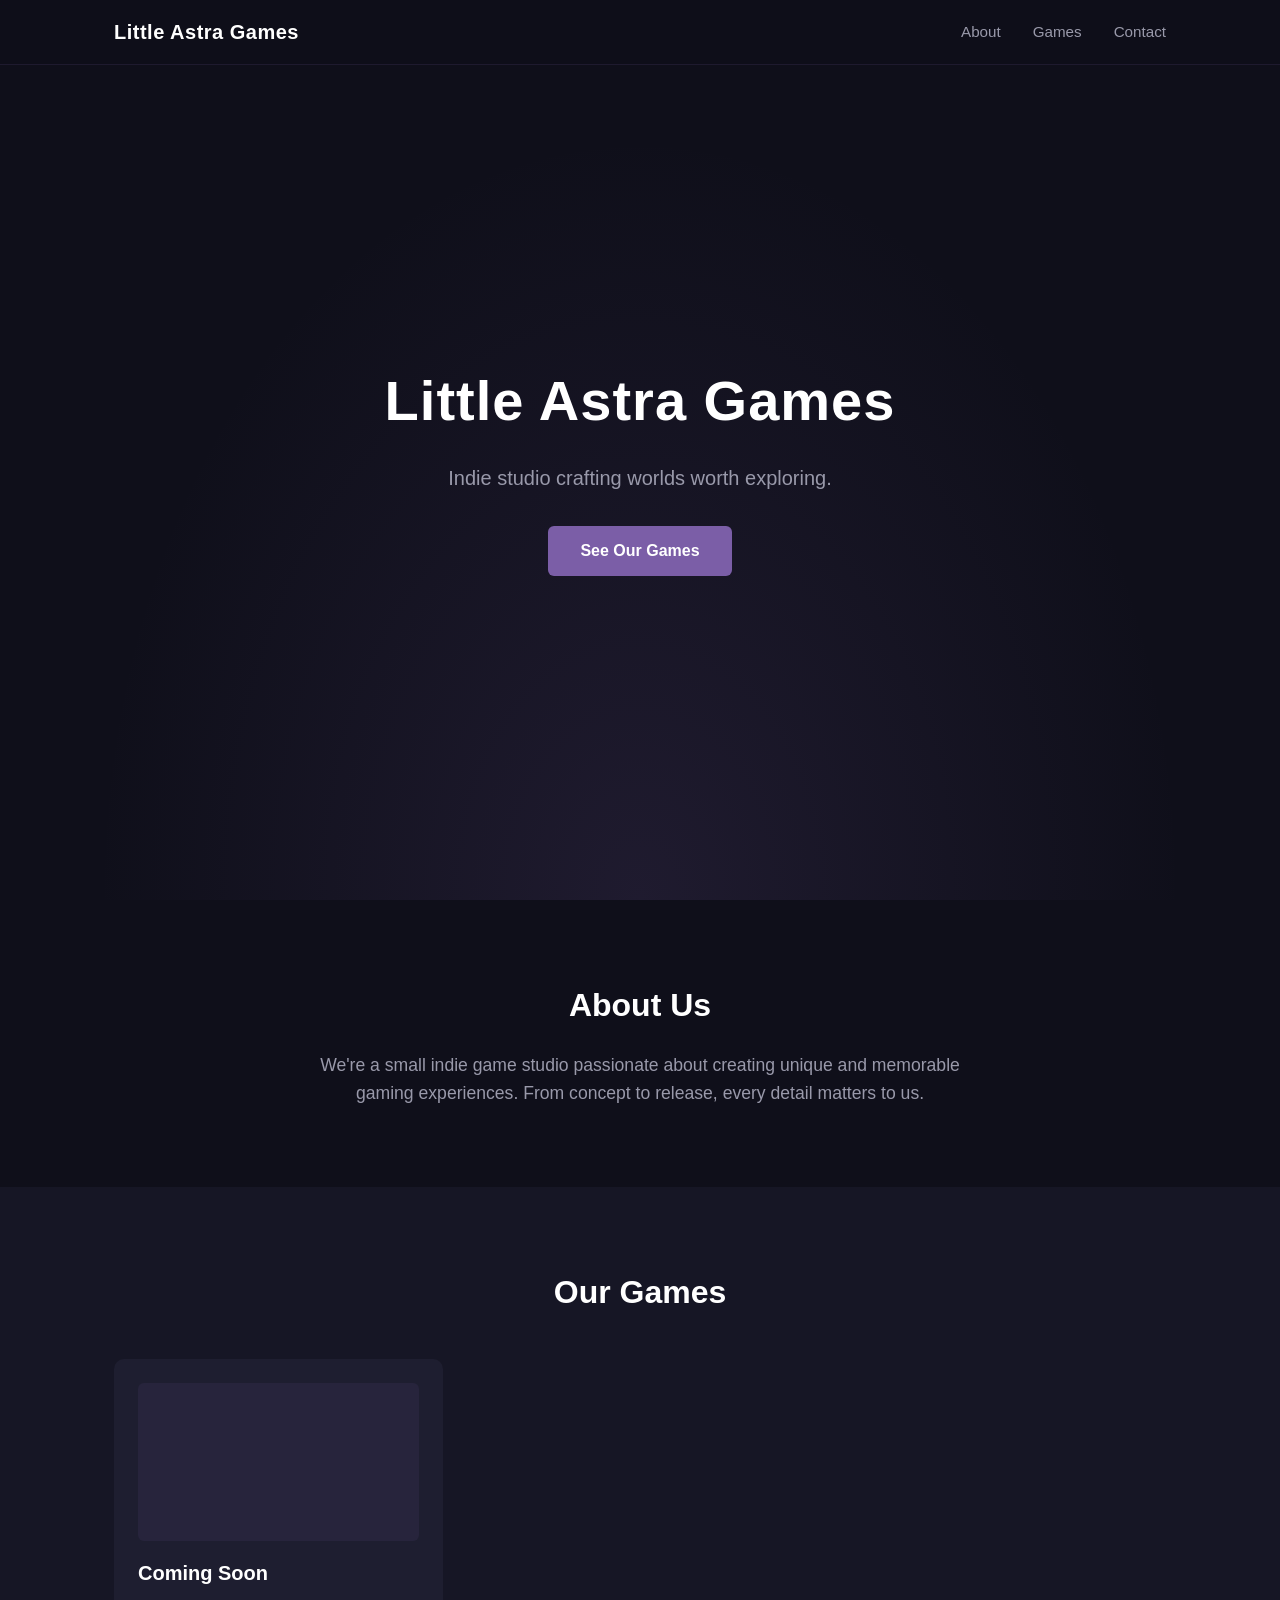
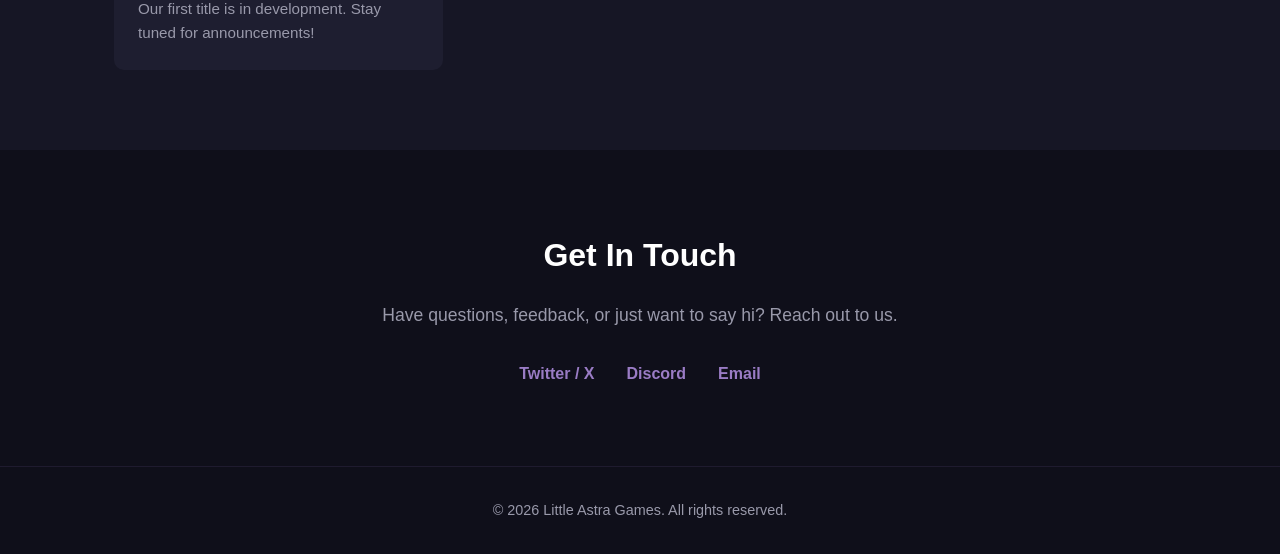
==== index.html @ 98164f69 "Add boilerplate website for Little Astra Games Static single-page site with hero, about, games, and " ====
<!DOCTYPE html>
<html lang="en">
<head>
  <meta charset="UTF-8">
  <meta name="viewport" content="width=device-width, initial-scale=1.0">
  <meta name="description" content="Little Astra Games - An indie game studio crafting memorable experiences.">
  <title>Little Astra Games</title>
  <link rel="stylesheet" href="css/style.css">
</head>
<body>

  <!-- Navigation -->
  <header class="site-header">
    <nav class="nav-container">
      <a href="#" class="logo">Little Astra Games</a>
      <button class="nav-toggle" aria-label="Toggle navigation">
        <span></span>
        <span></span>
        <span></span>
      </button>
      <ul class="nav-links">
        <li><a href="#about">About</a></li>
        <li><a href="#games">Games</a></li>
        <li><a href="#contact">Contact</a></li>
      </ul>
    </nav>
  </header>

  <!-- Hero -->
  <section class="hero" id="home">
    <div class="hero-content">
      <h1>Little Astra Games</h1>
      <p>Indie studio crafting worlds worth exploring.</p>
      <a href="#games" class="btn">See Our Games</a>
    </div>
  </section>

  <!-- About -->
  <section class="section" id="about">
    <div class="container">
      <h2>About Us</h2>
      <p>We're a small indie game studio passionate about creating unique and memorable gaming experiences. From concept to release, every detail matters to us.</p>
    </div>
  </section>

  <!-- Games -->
  <section class="section section-alt" id="games">
    <div class="container">
      <h2>Our Games</h2>
      <div class="games-grid">
        <div class="game-card">
          <div class="game-card-placeholder"></div>
          <h3>Coming Soon</h3>
          <p>Our first title is in development. Stay tuned for announcements!</p>
        </div>
        <!--
        <div class="game-card">
          <div class="game-card-placeholder"></div>
          <h3>Game Title</h3>
          <p>Short description of the game.</p>
        </div>
        -->
      </div>
    </div>
  </section>

  <!-- Contact -->
  <section class="section" id="contact">
    <div class="container">
      <h2>Get In Touch</h2>
      <p>Have questions, feedback, or just want to say hi? Reach out to us.</p>
      <ul class="social-links">
        <!-- Update these links when your socials are ready -->
        <li><a href="#" aria-label="Twitter">Twitter / X</a></li>
        <li><a href="#" aria-label="Discord">Discord</a></li>
        <li><a href="#" aria-label="Email">Email</a></li>
      </ul>
    </div>
  </section>

  <!-- Footer -->
  <footer class="site-footer">
    <div class="container">
      <p>&copy; 2026 Little Astra Games. All rights reserved.</p>
    </div>
  </footer>

  <script src="js/main.js"></script>
</body>
</html>
---- css/style.css ----
/* ===== Reset & Base ===== */
*,
*::before,
*::after {
  margin: 0;
  padding: 0;
  box-sizing: border-box;
}

:root {
  --color-bg: #0f0f1a;
  --color-bg-alt: #161625;
  --color-surface: #1e1e30;
  --color-text: #e0e0e8;
  --color-text-muted: #9999aa;
  --color-accent: #7b5ea7;
  --color-accent-hover: #9a7cc5;
  --color-white: #ffffff;
  --font-main: 'Segoe UI', Tahoma, Geneva, Verdana, sans-serif;
  --max-width: 1100px;
}

html {
  scroll-behavior: smooth;
}

body {
  font-family: var(--font-main);
  background-color: var(--color-bg);
  color: var(--color-text);
  line-height: 1.6;
}

a {
  color: var(--color-accent-hover);
  text-decoration: none;
}

a:hover {
  color: var(--color-white);
}

img {
  max-width: 100%;
  display: block;
}

/* ===== Layout ===== */
.container {
  max-width: var(--max-width);
  margin: 0 auto;
  padding: 0 1.5rem;
}

.section {
  padding: 5rem 0;
  text-align: center;
}

.section-alt {
  background-color: var(--color-bg-alt);
}

.section h2 {
  font-size: 2rem;
  margin-bottom: 1.25rem;
  color: var(--color-white);
}

.section p {
  max-width: 640px;
  margin: 0 auto;
  color: var(--color-text-muted);
  font-size: 1.1rem;
}

/* ===== Header / Nav ===== */
.site-header {
  position: fixed;
  top: 0;
  left: 0;
  width: 100%;
  z-index: 100;
  background-color: rgba(15, 15, 26, 0.95);
  backdrop-filter: blur(8px);
  border-bottom: 1px solid rgba(123, 94, 167, 0.15);
}

.nav-container {
  max-width: var(--max-width);
  margin: 0 auto;
  padding: 1rem 1.5rem;
  display: flex;
  align-items: center;
  justify-content: space-between;
}

.logo {
  font-size: 1.25rem;
  font-weight: 700;
  color: var(--color-white);
  letter-spacing: 0.5px;
}

.logo:hover {
  color: var(--color-accent-hover);
}

.nav-links {
  list-style: none;
  display: flex;
  gap: 2rem;
}

.nav-links a {
  color: var(--color-text-muted);
  font-size: 0.95rem;
  transition: color 0.2s;
}

.nav-links a:hover {
  color: var(--color-white);
}

/* Mobile nav toggle */
.nav-toggle {
  display: none;
  background: none;
  border: none;
  cursor: pointer;
  flex-direction: column;
  gap: 5px;
  padding: 4px;
}

.nav-toggle span {
  display: block;
  width: 24px;
  height: 2px;
  background-color: var(--color-text);
  border-radius: 2px;
  transition: transform 0.3s, opacity 0.3s;
}

@media (max-width: 768px) {
  .nav-toggle {
    display: flex;
  }

  .nav-links {
    position: absolute;
    top: 100%;
    left: 0;
    width: 100%;
    flex-direction: column;
    background-color: var(--color-bg);
    padding: 1.5rem;
    gap: 1rem;
    border-bottom: 1px solid rgba(123, 94, 167, 0.15);
    display: none;
  }

  .nav-links.open {
    display: flex;
  }
}

/* ===== Hero ===== */
.hero {
  min-height: 100vh;
  display: flex;
  align-items: center;
  justify-content: center;
  text-align: center;
  padding: 6rem 1.5rem 4rem;
  background: radial-gradient(ellipse at center bottom, rgba(123, 94, 167, 0.15) 0%, transparent 60%);
}

.hero h1 {
  font-size: 3.5rem;
  color: var(--color-white);
  margin-bottom: 1rem;
  letter-spacing: 1px;
}

.hero p {
  font-size: 1.25rem;
  color: var(--color-text-muted);
  margin-bottom: 2rem;
}

/* ===== Button ===== */
.btn {
  display: inline-block;
  padding: 0.75rem 2rem;
  background-color: var(--color-accent);
  color: var(--color-white);
  border-radius: 6px;
  font-size: 1rem;
  font-weight: 600;
  transition: background-color 0.2s, transform 0.2s;
}

.btn:hover {
  background-color: var(--color-accent-hover);
  color: var(--color-white);
  transform: translateY(-1px);
}

/* ===== Games Grid ===== */
.games-grid {
  display: grid;
  grid-template-columns: repeat(auto-fill, minmax(280px, 1fr));
  gap: 2rem;
  margin-top: 2.5rem;
}

.game-card {
  background-color: var(--color-surface);
  border-radius: 10px;
  padding: 1.5rem;
  text-align: left;
  transition: transform 0.2s, box-shadow 0.2s;
}

.game-card:hover {
  transform: translateY(-4px);
  box-shadow: 0 8px 30px rgba(123, 94, 167, 0.15);
}

.game-card-placeholder {
  width: 100%;
  aspect-ratio: 16 / 9;
  background-color: rgba(123, 94, 167, 0.1);
  border-radius: 6px;
  margin-bottom: 1rem;
}

.game-card h3 {
  font-size: 1.25rem;
  color: var(--color-white);
  margin-bottom: 0.5rem;
}

.game-card p {
  color: var(--color-text-muted);
  font-size: 0.95rem;
}

/* ===== Social Links ===== */
.social-links {
  list-style: none;
  display: flex;
  justify-content: center;
  gap: 2rem;
  margin-top: 2rem;
}

.social-links a {
  color: var(--color-accent-hover);
  font-weight: 600;
  transition: color 0.2s;
}

.social-links a:hover {
  color: var(--color-white);
}

/* ===== Footer ===== */
.site-footer {
  padding: 2rem 0;
  text-align: center;
  border-top: 1px solid rgba(123, 94, 167, 0.15);
}

.site-footer p {
  color: var(--color-text-muted);
  font-size: 0.9rem;
}

/* ===== Responsive ===== */
@media (max-width: 600px) {
  .hero h1 {
    font-size: 2.25rem;
  }

  .hero p {
    font-size: 1.05rem;
  }

  .section {
    padding: 3.5rem 0;
  }
}
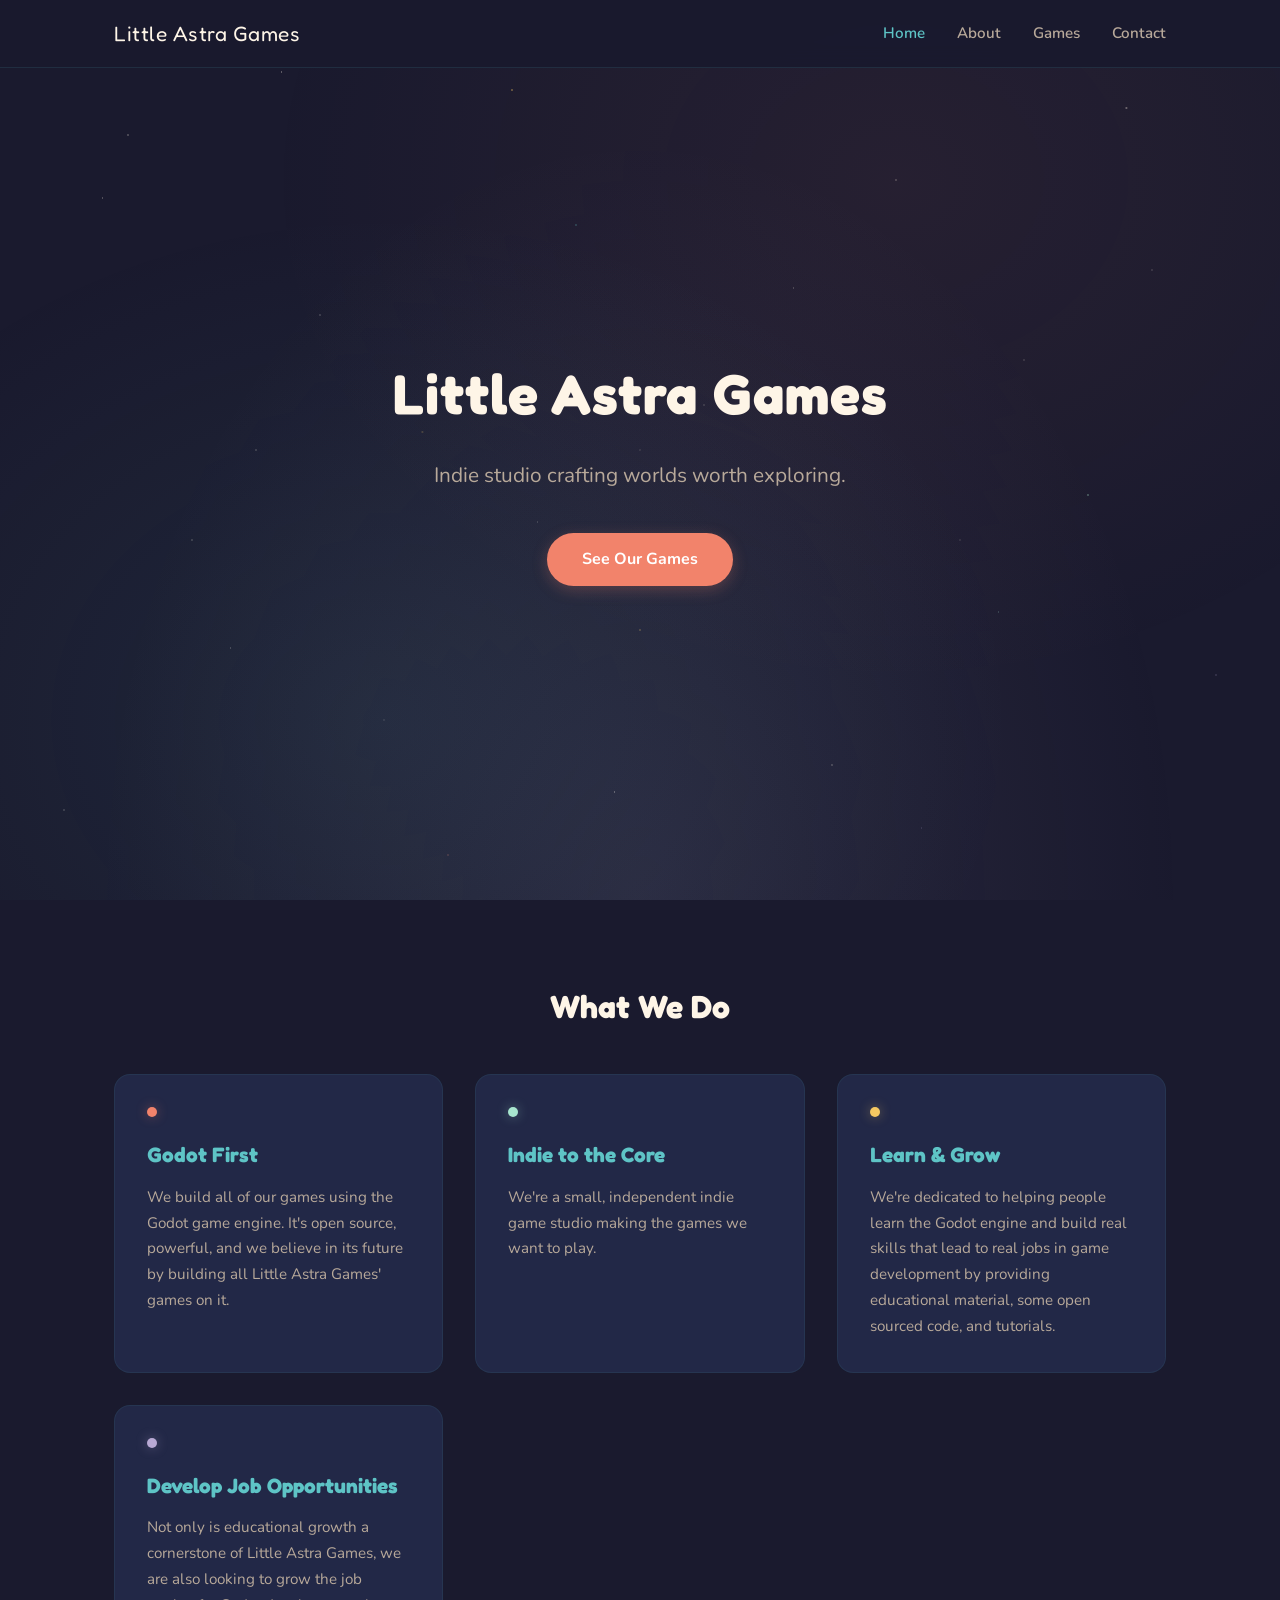
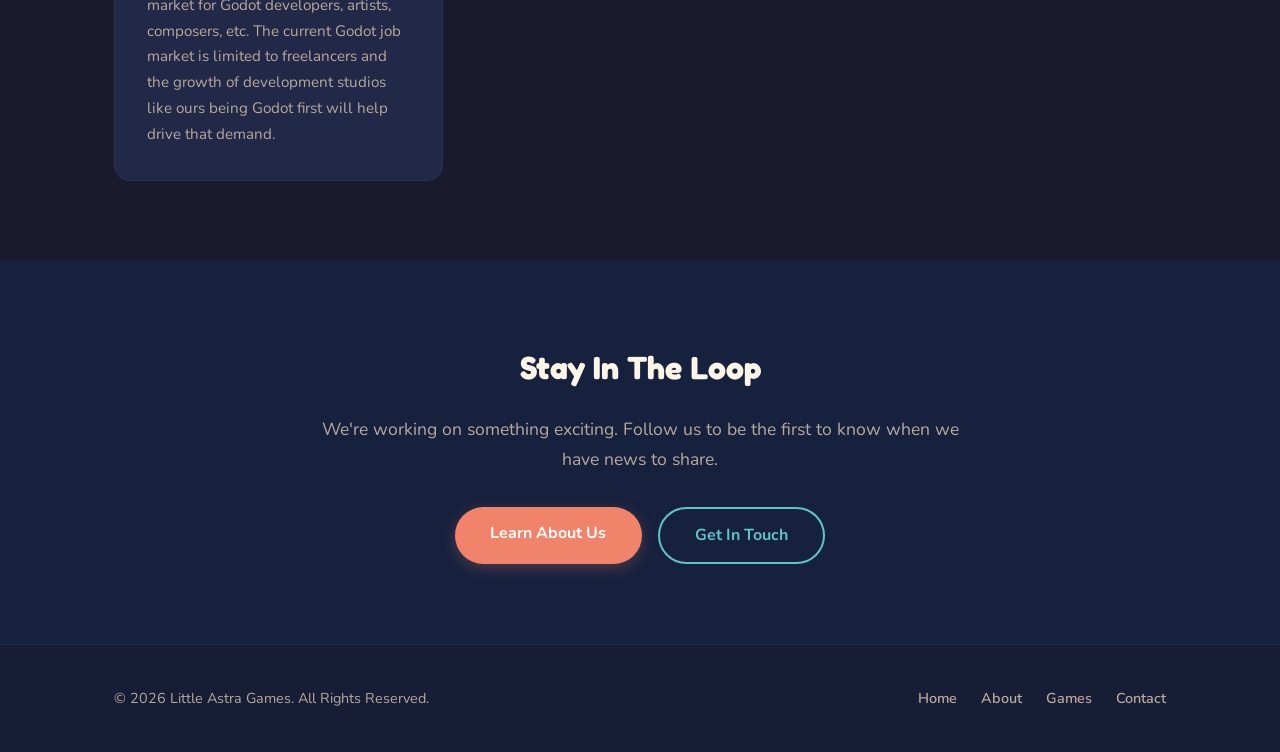
==== commit 0e7be869: "Expand site with multi-page layout and cozy retro-space theme - Add separate About, Games, and Conta" ====
--- a/index.html
+++ b/index.html
@@ -1,90 +1,127 @@
-<!DOCTYPE html>
+<!doctype html>
 <html lang="en">
-<head>
-  <meta charset="UTF-8">
-  <meta name="viewport" content="width=device-width, initial-scale=1.0">
-  <meta name="description" content="Little Astra Games - An indie game studio crafting memorable experiences.">
-  <title>Little Astra Games</title>
-  <link rel="stylesheet" href="css/style.css">
-</head>
-<body>
+    <head>
+        <meta charset="UTF-8" />
+        <meta name="viewport" content="width=device-width, initial-scale=1.0" />
+        <meta
+            name="description"
+            content="Little Astra Games | An indie game studio crafting memorable experiences."
+        />
+        <title>Little Astra Games</title>
+        <link rel="icon" type="image/svg+xml" href="favicon.svg" />
+        <link rel="preconnect" href="https://fonts.googleapis.com" />
+        <link rel="preconnect" href="https://fonts.gstatic.com" crossorigin />
+        <link
+            href="https://fonts.googleapis.com/css2?family=Nunito:wght@400;600;700;800&family=Fredoka+One&display=swap"
+            rel="stylesheet"
+        />
 
-  <!-- Navigation -->
-  <header class="site-header">
-    <nav class="nav-container">
-      <a href="#" class="logo">Little Astra Games</a>
-      <button class="nav-toggle" aria-label="Toggle navigation">
-        <span></span>
-        <span></span>
-        <span></span>
-      </button>
-      <ul class="nav-links">
-        <li><a href="#about">About</a></li>
-        <li><a href="#games">Games</a></li>
-        <li><a href="#contact">Contact</a></li>
-      </ul>
-    </nav>
-  </header>
+        <link rel="stylesheet" href="css/style.css" />
+    </head>
+    <body>
+        <!-- Navigation -->
+        <header class="site-header">
+            <nav class="nav-container">
+                <a href="index.html" class="logo">Little Astra Games</a>
+                <button class="nav-toggle" aria-label="Toggle navigation">
+                    <span></span>
+                    <span></span>
+                    <span></span>
+                </button>
+                <ul class="nav-links">
+                    <li><a href="index.html" class="nav-active">Home</a></li>
+                    <li><a href="about.html">About</a></li>
+                    <li><a href="games.html">Games</a></li>
+                    <li><a href="contact.html">Contact</a></li>
+                </ul>
+            </nav>
+        </header>
 
-  <!-- Hero -->
-  <section class="hero" id="home">
-    <div class="hero-content">
-      <h1>Little Astra Games</h1>
-      <p>Indie studio crafting worlds worth exploring.</p>
-      <a href="#games" class="btn">See Our Games</a>
-    </div>
-  </section>
+        <!-- Hero -->
+        <section class="hero">
+            <div class="hero-content">
+                <h1>Little Astra Games</h1>
+                <p>Indie studio crafting worlds worth exploring.</p>
+                <a href="games.html" class="btn">See Our Games</a>
+            </div>
+        </section>
 
-  <!-- About -->
-  <section class="section" id="about">
-    <div class="container">
-      <h2>About Us</h2>
-      <p>We're a small indie game studio passionate about creating unique and memorable gaming experiences. From concept to release, every detail matters to us.</p>
-    </div>
-  </section>
+        <!-- Highlights -->
+        <section class="section">
+            <div class="container">
+                <h2>What We Do</h2>
+                <div class="highlights-grid">
+                    <div class="highlight-card">
+                        <h3>Godot First</h3>
+                        <p>
+                            We build all of our games using the Godot game
+                            engine. It's open source, powerful, and we believe
+                            in its future by building all Little Astra Games'
+                            games on it.
+                        </p>
+                    </div>
+                    <div class="highlight-card">
+                        <h3>Indie to the Core</h3>
+                        <p>
+                            We're a small, independent indie game studio making
+                            the games we want to play.
+                        </p>
+                    </div>
+                    <div class="highlight-card">
+                        <h3>Learn & Grow</h3>
+                        <p>
+                            We're dedicated to helping people learn the Godot
+                            engine and build real skills that lead to real jobs
+                            in game development by providing educational
+                            material, some open sourced code, and tutorials.
+                        </p>
+                    </div>
+                    <div class="highlight-card">
+                        <h3>Develop Job Opportunities</h3>
+                        <p>
+                            Not only is educational growth a cornerstone of
+                            Little Astra Games, we are also looking to grow the
+                            job market for Godot developers, artists, composers,
+                            etc. The current Godot job market is limited to
+                            freelancers and the growth of development studios
+                            like ours being Godot first will help drive that
+                            demand.
+                        </p>
+                    </div>
+                </div>
+            </div>
+        </section>
 
-  <!-- Games -->
-  <section class="section section-alt" id="games">
-    <div class="container">
-      <h2>Our Games</h2>
-      <div class="games-grid">
-        <div class="game-card">
-          <div class="game-card-placeholder"></div>
-          <h3>Coming Soon</h3>
-          <p>Our first title is in development. Stay tuned for announcements!</p>
-        </div>
-        <!--
-        <div class="game-card">
-          <div class="game-card-placeholder"></div>
-          <h3>Game Title</h3>
-          <p>Short description of the game.</p>
-        </div>
-        -->
-      </div>
-    </div>
-  </section>
+        <!-- Latest News / CTA -->
+        <section class="section section-alt">
+            <div class="container">
+                <h2>Stay In The Loop</h2>
+                <p>
+                    We're working on something exciting. Follow us to be the
+                    first to know when we have news to share.
+                </p>
+                <div class="cta-buttons">
+                    <a href="about.html" class="btn">Learn About Us</a>
+                    <a href="contact.html" class="btn btn-outline"
+                        >Get In Touch</a
+                    >
+                </div>
+            </div>
+        </section>
 
-  <!-- Contact -->
-  <section class="section" id="contact">
-    <div class="container">
-      <h2>Get In Touch</h2>
-      <p>Have questions, feedback, or just want to say hi? Reach out to us.</p>
-      <ul class="social-links">
-        <!-- Update these links when your socials are ready -->
-        <li><a href="#" aria-label="Twitter">Twitter / X</a></li>
-        <li><a href="#" aria-label="Discord">Discord</a></li>
-        <li><a href="#" aria-label="Email">Email</a></li>
-      </ul>
-    </div>
-  </section>
+        <!-- Footer -->
+        <footer class="site-footer">
+            <div class="container footer-content">
+                <p>&copy; 2026 Little Astra Games. All Rights Reserved.</p>
+                <ul class="footer-links">
+                    <li><a href="index.html">Home</a></li>
+                    <li><a href="about.html">About</a></li>
+                    <li><a href="games.html">Games</a></li>
+                    <li><a href="contact.html">Contact</a></li>
+                </ul>
+            </div>
+        </footer>
 
-  <!-- Footer -->
-  <footer class="site-footer">
-    <div class="container">
-      <p>&copy; 2026 Little Astra Games. All rights reserved.</p>
-    </div>
-  </footer>
-
-  <script src="js/main.js"></script>
-</body>
+        <script src="js/main.js"></script>
+    </body>
 </html>
--- a/css/style.css
+++ b/css/style.css
@@ -8,16 +8,27 @@
 }
 
 :root {
-  --color-bg: #0f0f1a;
-  --color-bg-alt: #161625;
-  --color-surface: #1e1e30;
-  --color-text: #e0e0e8;
-  --color-text-muted: #9999aa;
-  --color-accent: #7b5ea7;
-  --color-accent-hover: #9a7cc5;
+  /* Cozy retro-space palette */
+  --color-bg: #1a1a2e;
+  --color-bg-alt: #16213e;
+  --color-surface: #222847;
+  --color-text: #f0e6d3;
+  --color-text-muted: #b8a99a;
+  --color-cream: #fef5e7;
+  --color-teal: #5ec4c6;
+  --color-teal-hover: #7dd8da;
+  --color-coral: #f2836b;
+  --color-coral-hover: #f5a08d;
+  --color-lavender: #b8a9d4;
+  --color-mint: #a8e6cf;
+  --color-gold: #f4c862;
   --color-white: #ffffff;
-  --font-main: 'Segoe UI', Tahoma, Geneva, Verdana, sans-serif;
+
+  --font-body: 'Nunito', sans-serif;
+  --font-display: 'Fredoka One', cursive;
   --max-width: 1100px;
+  --radius: 16px;
+  --radius-sm: 10px;
 }
 
 html {
@@ -25,24 +36,90 @@
 }
 
 body {
-  font-family: var(--font-main);
+  font-family: var(--font-body);
   background-color: var(--color-bg);
   color: var(--color-text);
-  line-height: 1.6;
+  line-height: 1.7;
+  overflow-x: hidden;
 }
 
 a {
-  color: var(--color-accent-hover);
+  color: var(--color-teal);
   text-decoration: none;
+  transition: color 0.2s;
 }
 
 a:hover {
-  color: var(--color-white);
+  color: var(--color-teal-hover);
 }
 
 img {
   max-width: 100%;
   display: block;
+}
+
+/* ===== Starfield Background ===== */
+body::before,
+body::after {
+  content: '';
+  position: fixed;
+  top: 0;
+  left: 0;
+  width: 100%;
+  height: 100%;
+  pointer-events: none;
+  z-index: 0;
+}
+
+body::before {
+  background:
+    radial-gradient(1px 1px at 10% 15%, rgba(254, 245, 231, 0.7), transparent),
+    radial-gradient(1px 1px at 25% 35%, rgba(254, 245, 231, 0.5), transparent),
+    radial-gradient(1.5px 1.5px at 40% 10%, rgba(244, 200, 98, 0.6), transparent),
+    radial-gradient(1px 1px at 55% 45%, rgba(254, 245, 231, 0.4), transparent),
+    radial-gradient(1px 1px at 70% 20%, rgba(254, 245, 231, 0.6), transparent),
+    radial-gradient(1.5px 1.5px at 85% 55%, rgba(168, 230, 207, 0.5), transparent),
+    radial-gradient(1px 1px at 15% 60%, rgba(254, 245, 231, 0.5), transparent),
+    radial-gradient(1px 1px at 30% 80%, rgba(254, 245, 231, 0.3), transparent),
+    radial-gradient(1.5px 1.5px at 50% 70%, rgba(244, 200, 98, 0.4), transparent),
+    radial-gradient(1px 1px at 65% 85%, rgba(254, 245, 231, 0.6), transparent),
+    radial-gradient(1px 1px at 80% 40%, rgba(254, 245, 231, 0.4), transparent),
+    radial-gradient(1px 1px at 95% 75%, rgba(184, 169, 212, 0.5), transparent),
+    radial-gradient(1px 1px at 5% 90%, rgba(254, 245, 231, 0.5), transparent),
+    radial-gradient(1.5px 1.5px at 45% 25%, rgba(94, 196, 198, 0.4), transparent),
+    radial-gradient(1px 1px at 75% 60%, rgba(254, 245, 231, 0.3), transparent),
+    radial-gradient(1px 1px at 20% 50%, rgba(254, 245, 231, 0.5), transparent),
+    radial-gradient(1px 1px at 60% 5%, rgba(254, 245, 231, 0.6), transparent),
+    radial-gradient(1px 1px at 90% 30%, rgba(254, 245, 231, 0.4), transparent),
+    radial-gradient(1.5px 1.5px at 35% 95%, rgba(242, 131, 107, 0.3), transparent),
+    radial-gradient(1px 1px at 50% 50%, rgba(254, 245, 231, 0.3), transparent);
+  animation: twinkle 8s ease-in-out infinite alternate;
+}
+
+body::after {
+  background:
+    radial-gradient(1px 1px at 8% 22%, rgba(254, 245, 231, 0.5), transparent),
+    radial-gradient(1px 1px at 18% 72%, rgba(254, 245, 231, 0.4), transparent),
+    radial-gradient(1.5px 1.5px at 33% 48%, rgba(244, 200, 98, 0.3), transparent),
+    radial-gradient(1px 1px at 48% 88%, rgba(254, 245, 231, 0.6), transparent),
+    radial-gradient(1px 1px at 62% 32%, rgba(254, 245, 231, 0.4), transparent),
+    radial-gradient(1px 1px at 78% 68%, rgba(168, 230, 207, 0.4), transparent),
+    radial-gradient(1.5px 1.5px at 88% 12%, rgba(254, 245, 231, 0.5), transparent),
+    radial-gradient(1px 1px at 42% 58%, rgba(254, 245, 231, 0.3), transparent),
+    radial-gradient(1px 1px at 72% 92%, rgba(184, 169, 212, 0.3), transparent),
+    radial-gradient(1px 1px at 22% 8%, rgba(254, 245, 231, 0.6), transparent);
+  animation: twinkle 12s ease-in-out infinite alternate-reverse;
+}
+
+@keyframes twinkle {
+  0% { opacity: 0.6; }
+  100% { opacity: 1; }
+}
+
+/* All content above starfield */
+body > * {
+  position: relative;
+  z-index: 1;
 }
 
 /* ===== Layout ===== */
@@ -62,9 +139,10 @@
 }
 
 .section h2 {
+  font-family: var(--font-display);
   font-size: 2rem;
   margin-bottom: 1.25rem;
-  color: var(--color-white);
+  color: var(--color-cream);
 }
 
 .section p {
@@ -81,9 +159,9 @@
   left: 0;
   width: 100%;
   z-index: 100;
-  background-color: rgba(15, 15, 26, 0.95);
-  backdrop-filter: blur(8px);
-  border-bottom: 1px solid rgba(123, 94, 167, 0.15);
+  background-color: rgba(26, 26, 46, 0.92);
+  backdrop-filter: blur(10px);
+  border-bottom: 1px solid rgba(94, 196, 198, 0.12);
 }
 
 .nav-container {
@@ -96,14 +174,14 @@
 }
 
 .logo {
-  font-size: 1.25rem;
-  font-weight: 700;
-  color: var(--color-white);
+  font-family: var(--font-display);
+  font-size: 1.3rem;
+  color: var(--color-cream);
   letter-spacing: 0.5px;
 }
 
 .logo:hover {
-  color: var(--color-accent-hover);
+  color: var(--color-teal);
 }
 
 .nav-links {
@@ -115,11 +193,16 @@
 .nav-links a {
   color: var(--color-text-muted);
   font-size: 0.95rem;
+  font-weight: 600;
   transition: color 0.2s;
 }
 
 .nav-links a:hover {
-  color: var(--color-white);
+  color: var(--color-cream);
+}
+
+.nav-links a.nav-active {
+  color: var(--color-teal);
 }
 
 /* Mobile nav toggle */
@@ -137,7 +220,7 @@
   display: block;
   width: 24px;
   height: 2px;
-  background-color: var(--color-text);
+  background-color: var(--color-cream);
   border-radius: 2px;
   transition: transform 0.3s, opacity 0.3s;
 }
@@ -153,10 +236,10 @@
     left: 0;
     width: 100%;
     flex-direction: column;
-    background-color: var(--color-bg);
+    background-color: rgba(26, 26, 46, 0.98);
     padding: 1.5rem;
     gap: 1rem;
-    border-bottom: 1px solid rgba(123, 94, 167, 0.15);
+    border-bottom: 1px solid rgba(94, 196, 198, 0.12);
     display: none;
   }
 
@@ -165,7 +248,7 @@
   }
 }
 
-/* ===== Hero ===== */
+/* ===== Hero (Home page) ===== */
 .hero {
   min-height: 100vh;
   display: flex;
@@ -173,78 +256,391 @@
   justify-content: center;
   text-align: center;
   padding: 6rem 1.5rem 4rem;
-  background: radial-gradient(ellipse at center bottom, rgba(123, 94, 167, 0.15) 0%, transparent 60%);
+  background:
+    radial-gradient(ellipse at 30% 80%, rgba(94, 196, 198, 0.08) 0%, transparent 50%),
+    radial-gradient(ellipse at 70% 20%, rgba(242, 131, 107, 0.06) 0%, transparent 50%),
+    radial-gradient(ellipse at center bottom, rgba(184, 169, 212, 0.1) 0%, transparent 60%);
 }
 
 .hero h1 {
+  font-family: var(--font-display);
   font-size: 3.5rem;
-  color: var(--color-white);
+  color: var(--color-cream);
   margin-bottom: 1rem;
   letter-spacing: 1px;
 }
 
 .hero p {
-  font-size: 1.25rem;
-  color: var(--color-text-muted);
-  margin-bottom: 2rem;
-}
-
-/* ===== Button ===== */
+  font-size: 1.3rem;
+  color: var(--color-text-muted);
+  margin-bottom: 2.5rem;
+}
+
+/* ===== Page Header (Sub-pages) ===== */
+.page-header {
+  padding: 8rem 0 3rem;
+  text-align: center;
+  background:
+    radial-gradient(ellipse at center bottom, rgba(94, 196, 198, 0.08) 0%, transparent 60%),
+    radial-gradient(ellipse at 70% 30%, rgba(242, 131, 107, 0.05) 0%, transparent 50%);
+}
+
+.page-header h1 {
+  font-family: var(--font-display);
+  font-size: 2.75rem;
+  color: var(--color-cream);
+  margin-bottom: 0.75rem;
+}
+
+.page-header p {
+  font-size: 1.15rem;
+  color: var(--color-text-muted);
+}
+
+/* ===== Buttons ===== */
 .btn {
   display: inline-block;
-  padding: 0.75rem 2rem;
-  background-color: var(--color-accent);
+  padding: 0.8rem 2.2rem;
+  background-color: var(--color-coral);
   color: var(--color-white);
-  border-radius: 6px;
+  border-radius: 50px;
+  font-family: var(--font-body);
   font-size: 1rem;
-  font-weight: 600;
-  transition: background-color 0.2s, transform 0.2s;
+  font-weight: 700;
+  transition: background-color 0.2s, transform 0.2s, box-shadow 0.2s;
+  box-shadow: 0 4px 15px rgba(242, 131, 107, 0.25);
 }
 
 .btn:hover {
-  background-color: var(--color-accent-hover);
+  background-color: var(--color-coral-hover);
   color: var(--color-white);
-  transform: translateY(-1px);
+  transform: translateY(-2px);
+  box-shadow: 0 6px 20px rgba(242, 131, 107, 0.35);
+}
+
+.btn-outline {
+  background-color: transparent;
+  border: 2px solid var(--color-teal);
+  color: var(--color-teal);
+  box-shadow: none;
+}
+
+.btn-outline:hover {
+  background-color: var(--color-teal);
+  color: var(--color-bg);
+  box-shadow: 0 6px 20px rgba(94, 196, 198, 0.25);
+}
+
+.cta-buttons {
+  display: flex;
+  gap: 1rem;
+  justify-content: center;
+  margin-top: 2rem;
+  flex-wrap: wrap;
+}
+
+/* ===== Card base style ===== */
+.highlight-card,
+.game-card,
+.value-card,
+.contact-card {
+  background-color: var(--color-surface);
+  border-radius: var(--radius);
+  border: 1px solid rgba(94, 196, 198, 0.08);
+  transition: transform 0.25s, box-shadow 0.25s, border-color 0.25s;
+}
+
+.highlight-card:hover,
+.game-card:hover,
+.value-card:hover,
+.contact-card:hover {
+  transform: translateY(-4px);
+  box-shadow: 0 8px 30px rgba(94, 196, 198, 0.1);
+  border-color: rgba(94, 196, 198, 0.2);
+}
+
+/* ===== Highlights Grid (Home) ===== */
+.highlights-grid {
+  display: grid;
+  grid-template-columns: repeat(auto-fit, minmax(260px, 1fr));
+  gap: 2rem;
+  margin-top: 2.5rem;
+}
+
+.highlight-card {
+  padding: 2rem;
+  text-align: left;
+}
+
+.highlight-card h3 {
+  font-family: var(--font-display);
+  font-size: 1.3rem;
+  color: var(--color-teal);
+  margin-bottom: 0.75rem;
+}
+
+.highlight-card p {
+  color: var(--color-text-muted);
+  font-size: 0.95rem;
+  margin: 0;
+  max-width: none;
+}
+
+/* Retro atomic decorative dot on highlight cards */
+.highlight-card::before {
+  content: '';
+  display: block;
+  width: 10px;
+  height: 10px;
+  border-radius: 50%;
+  margin-bottom: 1.25rem;
+}
+
+.highlight-card:nth-child(1)::before {
+  background-color: var(--color-coral);
+  box-shadow: 0 0 12px rgba(242, 131, 107, 0.4);
+}
+
+.highlight-card:nth-child(2)::before {
+  background-color: var(--color-mint);
+  box-shadow: 0 0 12px rgba(168, 230, 207, 0.4);
+}
+
+.highlight-card:nth-child(3)::before {
+  background-color: var(--color-gold);
+  box-shadow: 0 0 12px rgba(244, 200, 98, 0.4);
+}
+
+.highlight-card:nth-child(4)::before {
+  background-color: var(--color-lavender);
+  box-shadow: 0 0 12px rgba(184, 169, 212, 0.4);
 }
 
 /* ===== Games Grid ===== */
 .games-grid {
+  display: grid;
+  grid-template-columns: repeat(auto-fill, minmax(300px, 1fr));
+  gap: 2rem;
+  margin-top: 2.5rem;
+}
+
+.game-card {
+  padding: 1.5rem;
+  text-align: left;
+}
+
+.game-card-placeholder {
+  width: 100%;
+  aspect-ratio: 16 / 9;
+  background: linear-gradient(135deg, rgba(94, 196, 198, 0.1) 0%, rgba(184, 169, 212, 0.1) 100%);
+  border-radius: var(--radius-sm);
+  margin-bottom: 1rem;
+}
+
+.game-tag {
+  display: inline-block;
+  font-size: 0.7rem;
+  font-weight: 700;
+  text-transform: uppercase;
+  letter-spacing: 1.5px;
+  color: var(--color-mint);
+  background-color: rgba(168, 230, 207, 0.1);
+  padding: 0.3rem 0.85rem;
+  border-radius: 50px;
+  margin-bottom: 0.75rem;
+}
+
+.game-card h3 {
+  font-family: var(--font-display);
+  font-size: 1.25rem;
+  color: var(--color-cream);
+  margin-bottom: 0.5rem;
+}
+
+.game-card p {
+  color: var(--color-text-muted);
+  font-size: 0.95rem;
+  max-width: none;
+  margin: 0;
+}
+
+/* ===== Content Block (About) ===== */
+.content-block {
+  text-align: left;
+  max-width: 720px;
+  margin: 0 auto;
+}
+
+.content-block h2 {
+  text-align: left;
+}
+
+.content-block p {
+  max-width: none;
+  margin: 0 0 1rem;
+  text-align: left;
+}
+
+/* ===== Values Grid (About) ===== */
+.values-grid {
+  display: grid;
+  grid-template-columns: repeat(auto-fit, minmax(240px, 1fr));
+  gap: 1.5rem;
+  margin-top: 2.5rem;
+}
+
+.value-card {
+  padding: 1.75rem;
+  text-align: left;
+  position: relative;
+  overflow: hidden;
+}
+
+/* Retro accent stripe on value cards */
+.value-card::after {
+  content: '';
+  position: absolute;
+  top: 0;
+  left: 0;
+  width: 100%;
+  height: 3px;
+  border-radius: var(--radius) var(--radius) 0 0;
+}
+
+.value-card:nth-child(1)::after { background: var(--color-teal); }
+.value-card:nth-child(2)::after { background: var(--color-coral); }
+.value-card:nth-child(3)::after { background: var(--color-gold); }
+.value-card:nth-child(4)::after { background: var(--color-lavender); }
+
+.value-card h3 {
+  font-family: var(--font-display);
+  font-size: 1.1rem;
+  color: var(--color-cream);
+  margin-bottom: 0.5rem;
+}
+
+.value-card p {
+  color: var(--color-text-muted);
+  font-size: 0.95rem;
+  max-width: none;
+  margin: 0;
+}
+
+/* ===== Team Grid (About) ===== */
+.team-grid {
   display: grid;
   grid-template-columns: repeat(auto-fill, minmax(280px, 1fr));
   gap: 2rem;
   margin-top: 2.5rem;
-}
-
-.game-card {
+  justify-items: center;
+}
+
+.team-card {
   background-color: var(--color-surface);
-  border-radius: 10px;
-  padding: 1.5rem;
+  border-radius: var(--radius);
+  border: 1px solid rgba(94, 196, 198, 0.08);
+  padding: 2rem;
   text-align: left;
-  transition: transform 0.2s, box-shadow 0.2s;
-}
-
-.game-card:hover {
-  transform: translateY(-4px);
-  box-shadow: 0 8px 30px rgba(123, 94, 167, 0.15);
-}
-
-.game-card-placeholder {
+  max-width: 420px;
   width: 100%;
-  aspect-ratio: 16 / 9;
-  background-color: rgba(123, 94, 167, 0.1);
-  border-radius: 6px;
-  margin-bottom: 1rem;
-}
-
-.game-card h3 {
-  font-size: 1.25rem;
-  color: var(--color-white);
+}
+
+.team-avatar {
+  width: 80px;
+  height: 80px;
+  border-radius: 50%;
+  background: linear-gradient(135deg, var(--color-teal), var(--color-lavender));
+  margin: 0 auto 1.25rem;
+  opacity: 0.6;
+}
+
+.team-card h3 {
+  font-family: var(--font-display);
+  font-size: 1.2rem;
+  color: var(--color-cream);
+  margin-bottom: 0.25rem;
+  text-align: center;
+}
+
+.team-role {
+  color: var(--color-teal);
+  font-weight: 700;
+  font-size: 0.9rem;
+  text-align: center;
+  margin-bottom: 1.25rem;
+}
+
+.team-card h4 {
+  font-family: var(--font-display);
+  font-size: 0.95rem;
+  color: var(--color-cream);
+  margin-bottom: 0.75rem;
+}
+
+.team-responsibilities {
+  list-style: none;
+  padding: 0;
+}
+
+.team-responsibilities li {
+  color: var(--color-text-muted);
+  font-size: 0.9rem;
+  padding: 0.3rem 0;
+  padding-left: 1.25rem;
+  position: relative;
+}
+
+.team-responsibilities li::before {
+  content: '';
+  position: absolute;
+  left: 0;
+  top: 0.7rem;
+  width: 6px;
+  height: 6px;
+  border-radius: 50%;
+  background-color: var(--color-coral);
+}
+
+.team-card p {
+  color: var(--color-text-muted);
+  font-size: 0.9rem;
+}
+
+/* ===== Contact Grid ===== */
+.contact-grid {
+  display: grid;
+  grid-template-columns: repeat(auto-fit, minmax(260px, 1fr));
+  gap: 1.5rem;
+  margin-top: 1rem;
+}
+
+.contact-card {
+  padding: 2rem;
+  text-align: left;
+}
+
+.contact-card h3 {
+  font-family: var(--font-display);
+  font-size: 1.15rem;
+  color: var(--color-cream);
   margin-bottom: 0.5rem;
 }
 
-.game-card p {
+.contact-card p {
   color: var(--color-text-muted);
   font-size: 0.95rem;
+  margin: 0 0 1rem;
+  max-width: none;
+}
+
+.contact-link {
+  font-weight: 700;
+  font-size: 0.95rem;
+  color: var(--color-teal);
+}
+
+.contact-link:hover {
+  color: var(--color-teal-hover);
 }
 
 /* ===== Social Links ===== */
@@ -252,30 +648,63 @@
   list-style: none;
   display: flex;
   justify-content: center;
-  gap: 2rem;
+  gap: 1.5rem;
   margin-top: 2rem;
+  flex-wrap: wrap;
 }
 
 .social-links a {
-  color: var(--color-accent-hover);
+  display: inline-block;
+  padding: 0.5rem 1.25rem;
+  color: var(--color-cream);
+  font-weight: 700;
+  font-size: 0.95rem;
+  border: 1px solid rgba(94, 196, 198, 0.2);
+  border-radius: 50px;
+  transition: all 0.2s;
+}
+
+.social-links a:hover {
+  background-color: var(--color-teal);
+  color: var(--color-bg);
+  border-color: var(--color-teal);
+}
+
+/* ===== Footer ===== */
+.site-footer {
+  padding: 2.5rem 0;
+  border-top: 1px solid rgba(94, 196, 198, 0.1);
+  background-color: rgba(22, 33, 62, 0.5);
+}
+
+.footer-content {
+  display: flex;
+  align-items: center;
+  justify-content: space-between;
+  flex-wrap: wrap;
+  gap: 1rem;
+}
+
+.site-footer p {
+  color: var(--color-text-muted);
+  font-size: 0.9rem;
+}
+
+.footer-links {
+  list-style: none;
+  display: flex;
+  gap: 1.5rem;
+}
+
+.footer-links a {
+  color: var(--color-text-muted);
+  font-size: 0.9rem;
   font-weight: 600;
   transition: color 0.2s;
 }
 
-.social-links a:hover {
-  color: var(--color-white);
-}
-
-/* ===== Footer ===== */
-.site-footer {
-  padding: 2rem 0;
-  text-align: center;
-  border-top: 1px solid rgba(123, 94, 167, 0.15);
-}
-
-.site-footer p {
-  color: var(--color-text-muted);
-  font-size: 0.9rem;
+.footer-links a:hover {
+  color: var(--color-teal);
 }
 
 /* ===== Responsive ===== */
@@ -288,7 +717,20 @@
     font-size: 1.05rem;
   }
 
+  .page-header {
+    padding: 6.5rem 0 2rem;
+  }
+
+  .page-header h1 {
+    font-size: 2rem;
+  }
+
   .section {
     padding: 3.5rem 0;
   }
-}
+
+  .footer-content {
+    flex-direction: column;
+    text-align: center;
+  }
+}
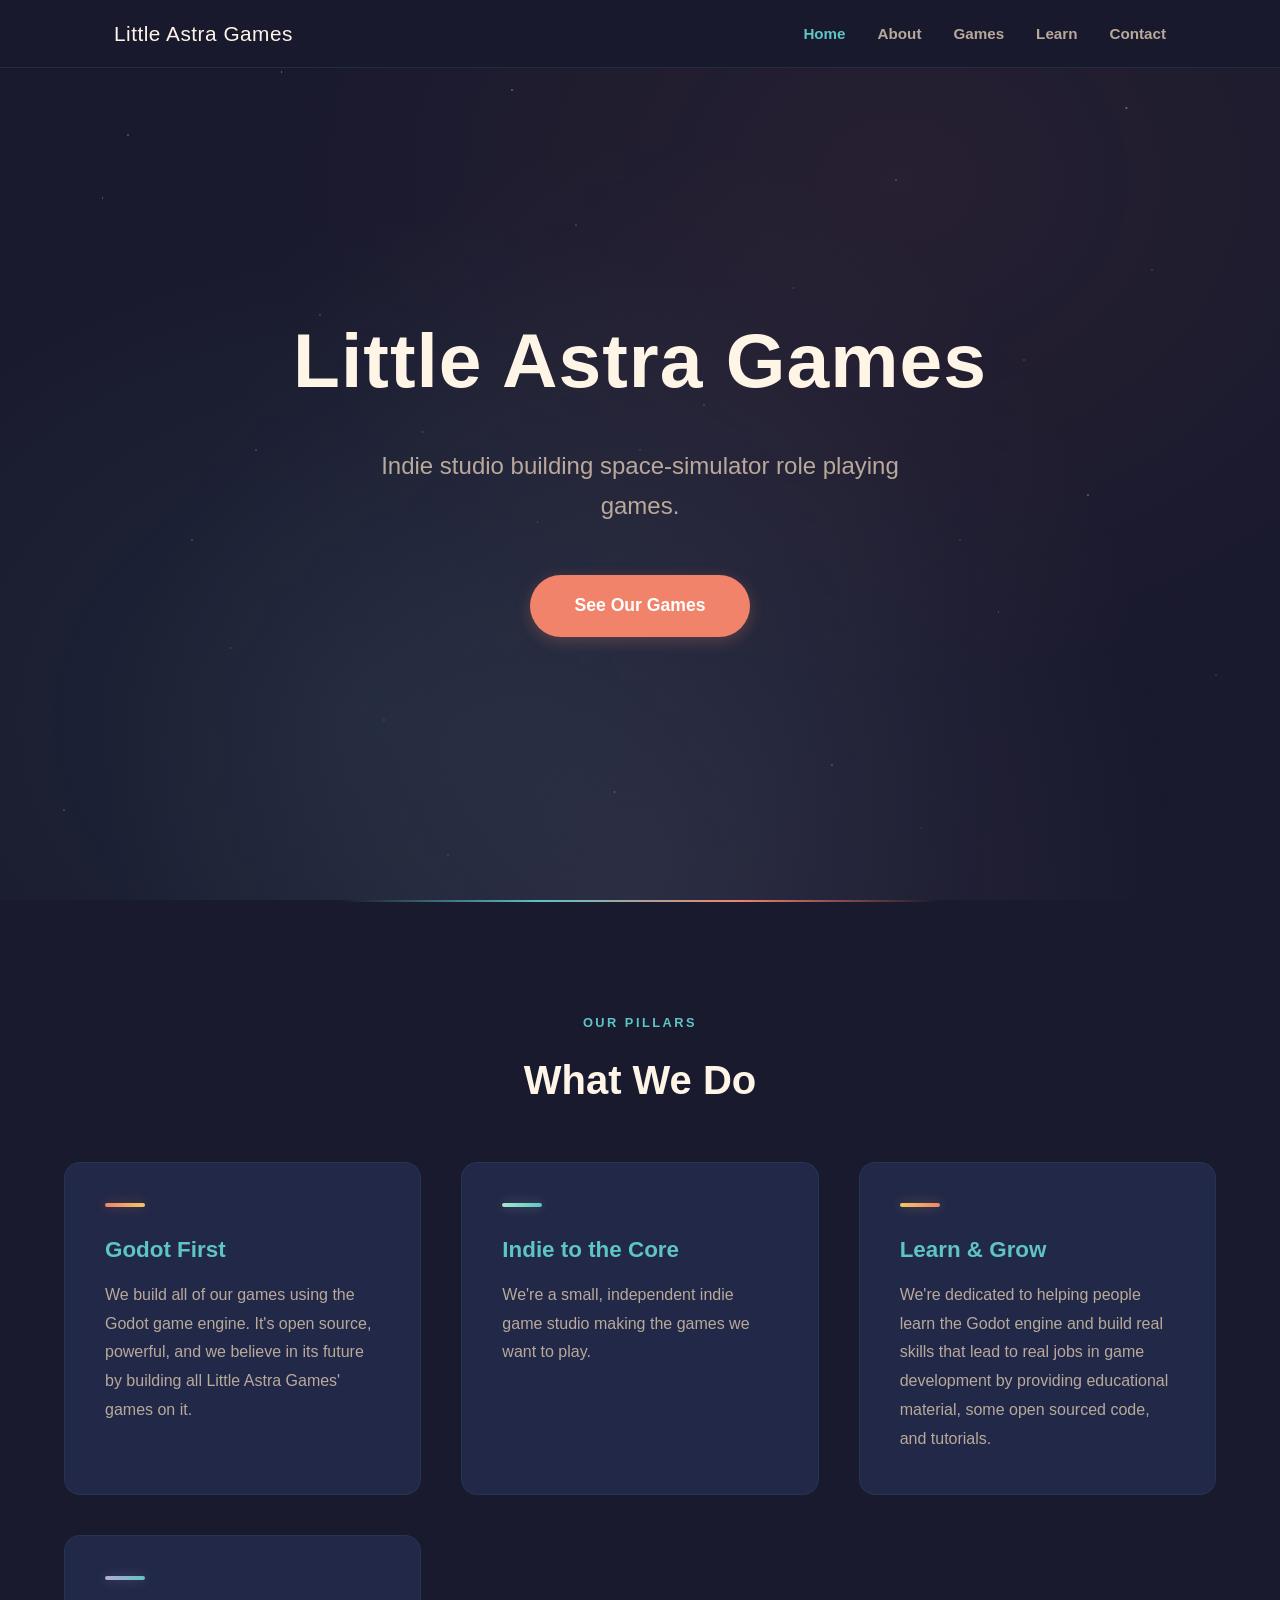
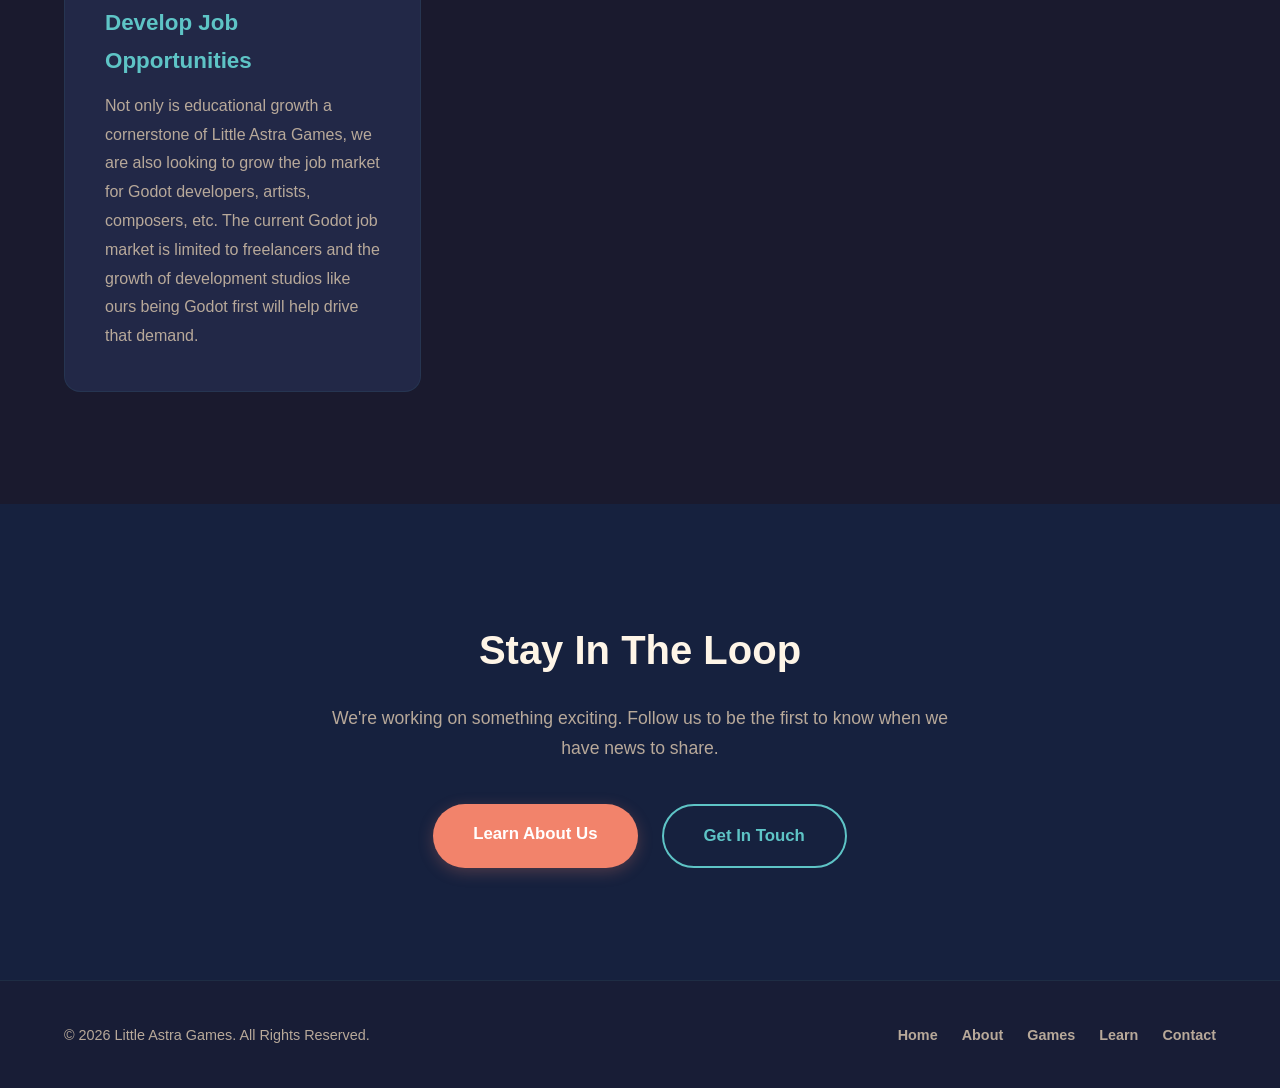
==== commit 5ef8a6f4: "Add Learn page, social icons, and home redesign - New learn.html page with Tutorials, Open Source, a" ====
--- a/index.html
+++ b/index.html
@@ -5,7 +5,7 @@
         <meta name="viewport" content="width=device-width, initial-scale=1.0" />
         <meta
             name="description"
-            content="Little Astra Games | An indie game studio crafting memorable experiences."
+            content="Little Astra Games | An indie game studio."
         />
         <title>Little Astra Games</title>
         <link rel="icon" type="image/svg+xml" href="favicon.svg" />
@@ -18,7 +18,7 @@
 
         <link rel="stylesheet" href="css/style.css" />
     </head>
-    <body>
+    <body class="home">
         <!-- Navigation -->
         <header class="site-header">
             <nav class="nav-container">
@@ -32,6 +32,7 @@
                     <li><a href="index.html" class="nav-active">Home</a></li>
                     <li><a href="about.html">About</a></li>
                     <li><a href="games.html">Games</a></li>
+                    <li><a href="learn.html">Learn</a></li>
                     <li><a href="contact.html">Contact</a></li>
                 </ul>
             </nav>
@@ -41,14 +42,17 @@
         <section class="hero">
             <div class="hero-content">
                 <h1>Little Astra Games</h1>
-                <p>Indie studio crafting worlds worth exploring.</p>
+                <p class="hero-subtitle">
+                    Indie studio building space-simulator role playing games.
+                </p>
                 <a href="games.html" class="btn">See Our Games</a>
             </div>
         </section>
 
         <!-- Highlights -->
-        <section class="section">
+        <section class="section section-highlights">
             <div class="container">
+                <span class="section-label">Our Pillars</span>
                 <h2>What We Do</h2>
                 <div class="highlights-grid">
                     <div class="highlight-card">
@@ -93,7 +97,7 @@
         </section>
 
         <!-- Latest News / CTA -->
-        <section class="section section-alt">
+        <section class="section section-alt section-cta">
             <div class="container">
                 <h2>Stay In The Loop</h2>
                 <p>
@@ -117,6 +121,7 @@
                     <li><a href="index.html">Home</a></li>
                     <li><a href="about.html">About</a></li>
                     <li><a href="games.html">Games</a></li>
+                    <li><a href="learn.html">Learn</a></li>
                     <li><a href="contact.html">Contact</a></li>
                 </ul>
             </div>
--- a/css/style.css
+++ b/css/style.css
@@ -24,8 +24,8 @@
   --color-gold: #f4c862;
   --color-white: #ffffff;
 
-  --font-body: 'Nunito', sans-serif;
-  --font-display: 'Fredoka One', cursive;
+  --font-body: 'Inter', sans-serif;
+  --font-display: 'Inter', sans-serif;
   --max-width: 1100px;
   --radius: 16px;
   --radius-sm: 10px;
@@ -416,6 +416,56 @@
   box-shadow: 0 0 12px rgba(184, 169, 212, 0.4);
 }
 
+/* ===== Learn Grid ===== */
+.learn-grid {
+  display: grid;
+  grid-template-columns: repeat(auto-fit, minmax(280px, 1fr));
+  gap: 2rem;
+  margin-top: 2.5rem;
+}
+
+.learn-card {
+  background-color: var(--color-surface);
+  border-radius: var(--radius);
+  border: 1px solid rgba(94, 196, 198, 0.08);
+  padding: 2rem;
+  text-align: left;
+  transition: transform 0.25s, box-shadow 0.25s, border-color 0.25s;
+}
+
+.learn-card:hover {
+  transform: translateY(-4px);
+  box-shadow: 0 8px 30px rgba(94, 196, 198, 0.1);
+  border-color: rgba(94, 196, 198, 0.2);
+}
+
+.learn-tag {
+  display: inline-block;
+  font-size: 0.7rem;
+  font-weight: 700;
+  text-transform: uppercase;
+  letter-spacing: 1.5px;
+  color: var(--color-gold);
+  background-color: rgba(244, 200, 98, 0.1);
+  padding: 0.3rem 0.85rem;
+  border-radius: 50px;
+  margin-bottom: 0.75rem;
+}
+
+.learn-card h3 {
+  font-family: var(--font-display);
+  font-size: 1.25rem;
+  color: var(--color-cream);
+  margin-bottom: 0.5rem;
+}
+
+.learn-card p {
+  color: var(--color-text-muted);
+  font-size: 0.95rem;
+  max-width: none;
+  margin: 0;
+}
+
 /* ===== Games Grid ===== */
 .games-grid {
   display: grid;
@@ -685,6 +735,30 @@
   gap: 1rem;
 }
 
+.footer-social {
+  list-style: none;
+  display: flex;
+  gap: 1rem;
+}
+
+.footer-social a {
+  display: flex;
+  align-items: center;
+  justify-content: center;
+  width: 36px;
+  height: 36px;
+  border-radius: 50%;
+  border: 1px solid rgba(94, 196, 198, 0.2);
+  color: var(--color-text-muted);
+  transition: all 0.2s;
+}
+
+.footer-social a:hover {
+  background-color: var(--color-teal);
+  color: var(--color-bg);
+  border-color: var(--color-teal);
+}
+
 .site-footer p {
   color: var(--color-text-muted);
   font-size: 0.9rem;
@@ -734,3 +808,168 @@
     text-align: center;
   }
 }
+
+/* ===== Home Page Overrides (W4-inspired) ===== */
+
+body.home .container {
+  max-width: 1200px;
+}
+
+/* Hero — fluid sizing */
+body.home .hero {
+  padding: 8rem 1.5rem 6rem;
+}
+
+body.home .hero h1 {
+  font-size: clamp(3rem, 6vw, 5rem);
+  margin-bottom: 1.25rem;
+}
+
+body.home .hero .hero-subtitle {
+  font-size: 1.5rem;
+  margin-bottom: 3rem;
+  max-width: 600px;
+  margin-left: auto;
+  margin-right: auto;
+}
+
+body.home .hero .btn {
+  padding: 1rem 2.8rem;
+  font-size: 1.1rem;
+}
+
+/* Section label — uppercase teal eyebrow */
+body.home .section-label {
+  display: block;
+  font-size: 0.8rem;
+  font-weight: 700;
+  text-transform: uppercase;
+  letter-spacing: 2.5px;
+  color: var(--color-teal);
+  margin-bottom: 0.75rem;
+}
+
+/* Highlights section */
+body.home .section-highlights {
+  padding: 7rem 0;
+  position: relative;
+}
+
+body.home .section-highlights::before {
+  content: '';
+  position: absolute;
+  top: 0;
+  left: 50%;
+  transform: translateX(-50%);
+  width: 80%;
+  max-width: 600px;
+  height: 2px;
+  background: linear-gradient(90deg, transparent, var(--color-teal), var(--color-coral), transparent);
+}
+
+body.home .section-highlights h2 {
+  font-size: 2.5rem;
+}
+
+/* Highlights grid */
+body.home .highlights-grid {
+  gap: 2.5rem;
+  margin-top: 3rem;
+}
+
+/* Highlight cards — gradient accent bars */
+body.home .highlight-card {
+  padding: 2.5rem;
+  position: relative;
+  overflow: hidden;
+}
+
+body.home .highlight-card::before {
+  width: 40px;
+  height: 4px;
+  border-radius: 2px;
+  margin-bottom: 1.5rem;
+}
+
+body.home .highlight-card:nth-child(1)::before {
+  background: linear-gradient(90deg, var(--color-coral), var(--color-gold));
+  box-shadow: 0 0 12px rgba(242, 131, 107, 0.3);
+}
+
+body.home .highlight-card:nth-child(2)::before {
+  background: linear-gradient(90deg, var(--color-mint), var(--color-teal));
+  box-shadow: 0 0 12px rgba(168, 230, 207, 0.3);
+}
+
+body.home .highlight-card:nth-child(3)::before {
+  background: linear-gradient(90deg, var(--color-gold), var(--color-coral));
+  box-shadow: 0 0 12px rgba(244, 200, 98, 0.3);
+}
+
+body.home .highlight-card:nth-child(4)::before {
+  background: linear-gradient(90deg, var(--color-lavender), var(--color-teal));
+  box-shadow: 0 0 12px rgba(184, 169, 212, 0.3);
+}
+
+body.home .highlight-card h3 {
+  font-size: 1.4rem;
+}
+
+body.home .highlight-card p {
+  font-size: 1rem;
+  line-height: 1.8;
+}
+
+/* CTA section */
+body.home .section-cta {
+  padding: 7rem 0;
+}
+
+body.home .section-cta h2 {
+  font-size: 2.5rem;
+}
+
+body.home .section-cta .cta-buttons {
+  gap: 1.5rem;
+  margin-top: 2.5rem;
+}
+
+body.home .section-cta .btn {
+  padding: 1rem 2.5rem;
+  font-size: 1.05rem;
+}
+
+/* Responsive — home overrides */
+@media (max-width: 600px) {
+  body.home .hero h1 {
+    font-size: clamp(2.25rem, 8vw, 3rem);
+  }
+
+  body.home .hero .hero-subtitle {
+    font-size: 1.15rem;
+  }
+
+  body.home .hero .btn {
+    padding: 0.85rem 2.2rem;
+    font-size: 1rem;
+  }
+
+  body.home .section-highlights,
+  body.home .section-cta {
+    padding: 4.5rem 0;
+  }
+
+  body.home .section-highlights h2,
+  body.home .section-cta h2 {
+    font-size: 2rem;
+  }
+
+  body.home .highlight-card {
+    padding: 2rem;
+  }
+
+  body.home .section-cta .btn {
+    padding: 0.85rem 2rem;
+    font-size: 1rem;
+  }
+}
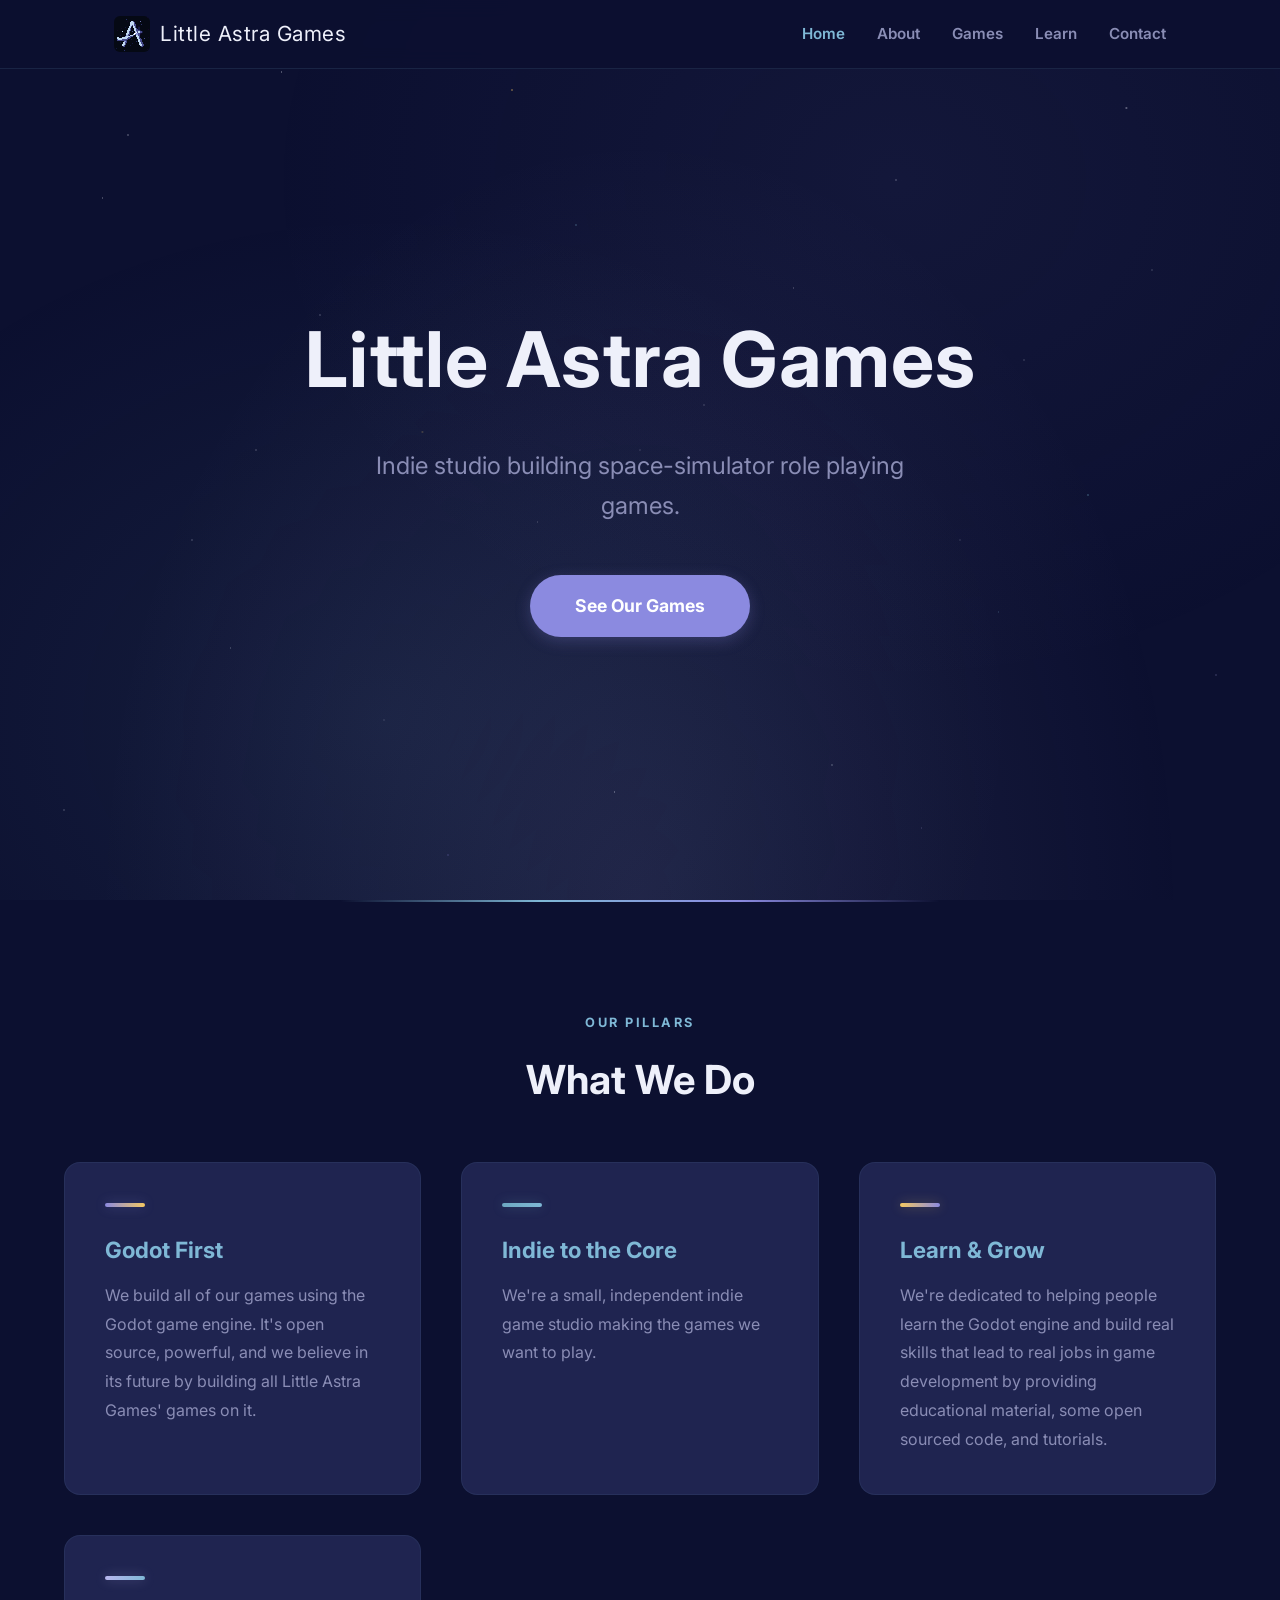
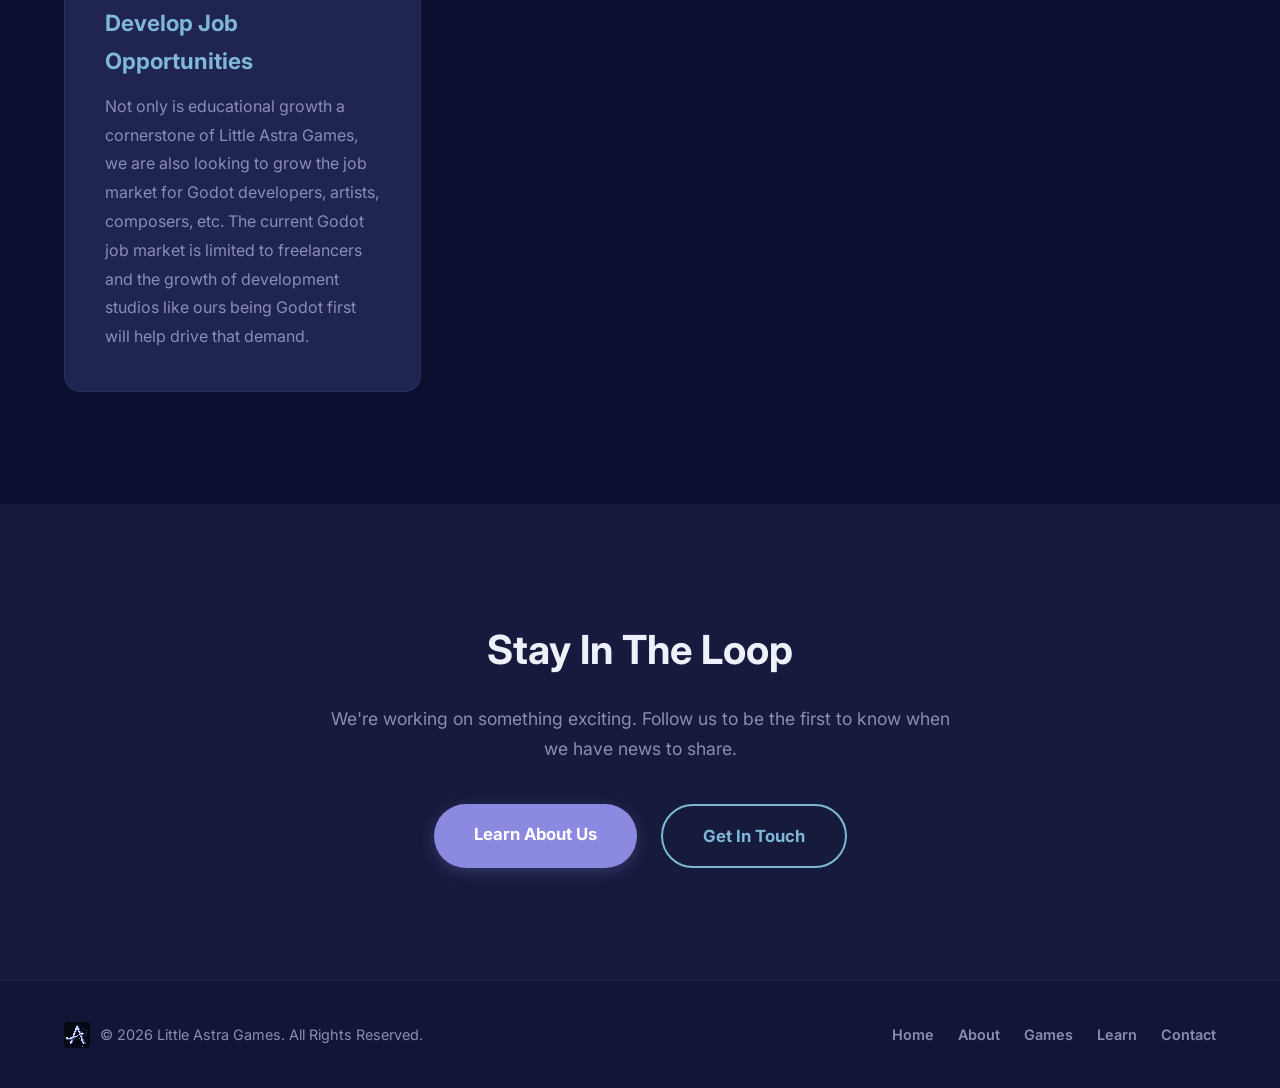
==== commit 938cf887: "Add logo and shift palette to logo-derived cool theme Drops LittleAstraLogo7.png into nav and footer" ====
--- a/index.html
+++ b/index.html
@@ -12,7 +12,7 @@
         <link rel="preconnect" href="https://fonts.googleapis.com" />
         <link rel="preconnect" href="https://fonts.gstatic.com" crossorigin />
         <link
-            href="https://fonts.googleapis.com/css2?family=Nunito:wght@400;600;700;800&family=Fredoka+One&display=swap"
+            href="https://fonts.googleapis.com/css2?family=Inter:wght@400;500;600;700;800&display=swap"
             rel="stylesheet"
         />
 
@@ -22,7 +22,7 @@
         <!-- Navigation -->
         <header class="site-header">
             <nav class="nav-container">
-                <a href="index.html" class="logo">Little Astra Games</a>
+                <a href="index.html" class="logo"><img src="images/LittleAstraLogo7.png" alt="" class="logo-mark" /><span>Little Astra Games</span></a>
                 <button class="nav-toggle" aria-label="Toggle navigation">
                     <span></span>
                     <span></span>
@@ -116,7 +116,7 @@
         <!-- Footer -->
         <footer class="site-footer">
             <div class="container footer-content">
-                <p>&copy; 2026 Little Astra Games. All Rights Reserved.</p>
+                <p class="footer-copy"><img src="images/LittleAstraLogo7.png" alt="" class="footer-mark" /><span>&copy; 2026 Little Astra Games. All Rights Reserved.</span></p>
                 <ul class="footer-links">
                     <li><a href="index.html">Home</a></li>
                     <li><a href="about.html">About</a></li>
--- a/css/style.css
+++ b/css/style.css
@@ -8,19 +8,19 @@
 }
 
 :root {
-  /* Cozy retro-space palette */
-  --color-bg: #1a1a2e;
-  --color-bg-alt: #16213e;
-  --color-surface: #222847;
-  --color-text: #f0e6d3;
-  --color-text-muted: #b8a99a;
-  --color-cream: #fef5e7;
-  --color-teal: #5ec4c6;
-  --color-teal-hover: #7dd8da;
-  --color-coral: #f2836b;
-  --color-coral-hover: #f5a08d;
-  --color-lavender: #b8a9d4;
-  --color-mint: #a8e6cf;
+  /* Logo-derived palette: cool midnight + violet, single warm gold accent */
+  --color-bg: #0c1030;
+  --color-bg-alt: #161a3d;
+  --color-surface: #1f2450;
+  --color-text: #dee2f5;
+  --color-text-muted: #8a8db5;
+  --color-cream: #eef0fa;
+  --color-teal: #7fb8d6;
+  --color-teal-hover: #9fcfe8;
+  --color-coral: #8b8ae0;
+  --color-coral-hover: #a8a7eb;
+  --color-lavender: #b8b6ee;
+  --color-mint: #6da8c2;
   --color-gold: #f4c862;
   --color-white: #ffffff;
 
@@ -73,41 +73,41 @@
 
 body::before {
   background:
-    radial-gradient(1px 1px at 10% 15%, rgba(254, 245, 231, 0.7), transparent),
-    radial-gradient(1px 1px at 25% 35%, rgba(254, 245, 231, 0.5), transparent),
+    radial-gradient(1px 1px at 10% 15%, rgba(238, 240, 250, 0.7), transparent),
+    radial-gradient(1px 1px at 25% 35%, rgba(238, 240, 250, 0.5), transparent),
     radial-gradient(1.5px 1.5px at 40% 10%, rgba(244, 200, 98, 0.6), transparent),
-    radial-gradient(1px 1px at 55% 45%, rgba(254, 245, 231, 0.4), transparent),
-    radial-gradient(1px 1px at 70% 20%, rgba(254, 245, 231, 0.6), transparent),
-    radial-gradient(1.5px 1.5px at 85% 55%, rgba(168, 230, 207, 0.5), transparent),
-    radial-gradient(1px 1px at 15% 60%, rgba(254, 245, 231, 0.5), transparent),
-    radial-gradient(1px 1px at 30% 80%, rgba(254, 245, 231, 0.3), transparent),
+    radial-gradient(1px 1px at 55% 45%, rgba(238, 240, 250, 0.4), transparent),
+    radial-gradient(1px 1px at 70% 20%, rgba(238, 240, 250, 0.6), transparent),
+    radial-gradient(1.5px 1.5px at 85% 55%, rgba(109, 168, 194, 0.5), transparent),
+    radial-gradient(1px 1px at 15% 60%, rgba(238, 240, 250, 0.5), transparent),
+    radial-gradient(1px 1px at 30% 80%, rgba(238, 240, 250, 0.3), transparent),
     radial-gradient(1.5px 1.5px at 50% 70%, rgba(244, 200, 98, 0.4), transparent),
-    radial-gradient(1px 1px at 65% 85%, rgba(254, 245, 231, 0.6), transparent),
-    radial-gradient(1px 1px at 80% 40%, rgba(254, 245, 231, 0.4), transparent),
-    radial-gradient(1px 1px at 95% 75%, rgba(184, 169, 212, 0.5), transparent),
-    radial-gradient(1px 1px at 5% 90%, rgba(254, 245, 231, 0.5), transparent),
-    radial-gradient(1.5px 1.5px at 45% 25%, rgba(94, 196, 198, 0.4), transparent),
-    radial-gradient(1px 1px at 75% 60%, rgba(254, 245, 231, 0.3), transparent),
-    radial-gradient(1px 1px at 20% 50%, rgba(254, 245, 231, 0.5), transparent),
-    radial-gradient(1px 1px at 60% 5%, rgba(254, 245, 231, 0.6), transparent),
-    radial-gradient(1px 1px at 90% 30%, rgba(254, 245, 231, 0.4), transparent),
-    radial-gradient(1.5px 1.5px at 35% 95%, rgba(242, 131, 107, 0.3), transparent),
-    radial-gradient(1px 1px at 50% 50%, rgba(254, 245, 231, 0.3), transparent);
+    radial-gradient(1px 1px at 65% 85%, rgba(238, 240, 250, 0.6), transparent),
+    radial-gradient(1px 1px at 80% 40%, rgba(238, 240, 250, 0.4), transparent),
+    radial-gradient(1px 1px at 95% 75%, rgba(184, 182, 238, 0.5), transparent),
+    radial-gradient(1px 1px at 5% 90%, rgba(238, 240, 250, 0.5), transparent),
+    radial-gradient(1.5px 1.5px at 45% 25%, rgba(127, 184, 214, 0.4), transparent),
+    radial-gradient(1px 1px at 75% 60%, rgba(238, 240, 250, 0.3), transparent),
+    radial-gradient(1px 1px at 20% 50%, rgba(238, 240, 250, 0.5), transparent),
+    radial-gradient(1px 1px at 60% 5%, rgba(238, 240, 250, 0.6), transparent),
+    radial-gradient(1px 1px at 90% 30%, rgba(238, 240, 250, 0.4), transparent),
+    radial-gradient(1.5px 1.5px at 35% 95%, rgba(139, 138, 224, 0.3), transparent),
+    radial-gradient(1px 1px at 50% 50%, rgba(238, 240, 250, 0.3), transparent);
   animation: twinkle 8s ease-in-out infinite alternate;
 }
 
 body::after {
   background:
-    radial-gradient(1px 1px at 8% 22%, rgba(254, 245, 231, 0.5), transparent),
-    radial-gradient(1px 1px at 18% 72%, rgba(254, 245, 231, 0.4), transparent),
+    radial-gradient(1px 1px at 8% 22%, rgba(238, 240, 250, 0.5), transparent),
+    radial-gradient(1px 1px at 18% 72%, rgba(238, 240, 250, 0.4), transparent),
     radial-gradient(1.5px 1.5px at 33% 48%, rgba(244, 200, 98, 0.3), transparent),
-    radial-gradient(1px 1px at 48% 88%, rgba(254, 245, 231, 0.6), transparent),
-    radial-gradient(1px 1px at 62% 32%, rgba(254, 245, 231, 0.4), transparent),
-    radial-gradient(1px 1px at 78% 68%, rgba(168, 230, 207, 0.4), transparent),
-    radial-gradient(1.5px 1.5px at 88% 12%, rgba(254, 245, 231, 0.5), transparent),
-    radial-gradient(1px 1px at 42% 58%, rgba(254, 245, 231, 0.3), transparent),
-    radial-gradient(1px 1px at 72% 92%, rgba(184, 169, 212, 0.3), transparent),
-    radial-gradient(1px 1px at 22% 8%, rgba(254, 245, 231, 0.6), transparent);
+    radial-gradient(1px 1px at 48% 88%, rgba(238, 240, 250, 0.6), transparent),
+    radial-gradient(1px 1px at 62% 32%, rgba(238, 240, 250, 0.4), transparent),
+    radial-gradient(1px 1px at 78% 68%, rgba(109, 168, 194, 0.4), transparent),
+    radial-gradient(1.5px 1.5px at 88% 12%, rgba(238, 240, 250, 0.5), transparent),
+    radial-gradient(1px 1px at 42% 58%, rgba(238, 240, 250, 0.3), transparent),
+    radial-gradient(1px 1px at 72% 92%, rgba(184, 182, 238, 0.3), transparent),
+    radial-gradient(1px 1px at 22% 8%, rgba(238, 240, 250, 0.6), transparent);
   animation: twinkle 12s ease-in-out infinite alternate-reverse;
 }
 
@@ -159,9 +159,9 @@
   left: 0;
   width: 100%;
   z-index: 100;
-  background-color: rgba(26, 26, 46, 0.92);
+  background-color: rgba(12, 16, 48, 0.92);
   backdrop-filter: blur(10px);
-  border-bottom: 1px solid rgba(94, 196, 198, 0.12);
+  border-bottom: 1px solid rgba(127, 184, 214, 0.12);
 }
 
 .nav-container {
@@ -178,10 +178,37 @@
   font-size: 1.3rem;
   color: var(--color-cream);
   letter-spacing: 0.5px;
+  display: inline-flex;
+  align-items: center;
+  gap: 0.65rem;
+}
+
+.logo-mark {
+  width: 36px;
+  height: 36px;
+  border-radius: 6px;
+  image-rendering: pixelated;
+  image-rendering: crisp-edges;
+  flex-shrink: 0;
 }
 
 .logo:hover {
   color: var(--color-teal);
+}
+
+.footer-copy {
+  display: inline-flex;
+  align-items: center;
+  gap: 0.6rem;
+}
+
+.footer-mark {
+  width: 26px;
+  height: 26px;
+  border-radius: 4px;
+  image-rendering: pixelated;
+  image-rendering: crisp-edges;
+  flex-shrink: 0;
 }
 
 .nav-links {
@@ -236,10 +263,10 @@
     left: 0;
     width: 100%;
     flex-direction: column;
-    background-color: rgba(26, 26, 46, 0.98);
+    background-color: rgba(12, 16, 48, 0.98);
     padding: 1.5rem;
     gap: 1rem;
-    border-bottom: 1px solid rgba(94, 196, 198, 0.12);
+    border-bottom: 1px solid rgba(127, 184, 214, 0.12);
     display: none;
   }
 
@@ -257,9 +284,9 @@
   text-align: center;
   padding: 6rem 1.5rem 4rem;
   background:
-    radial-gradient(ellipse at 30% 80%, rgba(94, 196, 198, 0.08) 0%, transparent 50%),
-    radial-gradient(ellipse at 70% 20%, rgba(242, 131, 107, 0.06) 0%, transparent 50%),
-    radial-gradient(ellipse at center bottom, rgba(184, 169, 212, 0.1) 0%, transparent 60%);
+    radial-gradient(ellipse at 30% 80%, rgba(127, 184, 214, 0.08) 0%, transparent 50%),
+    radial-gradient(ellipse at 70% 20%, rgba(139, 138, 224, 0.06) 0%, transparent 50%),
+    radial-gradient(ellipse at center bottom, rgba(184, 182, 238, 0.1) 0%, transparent 60%);
 }
 
 .hero h1 {
@@ -281,8 +308,8 @@
   padding: 8rem 0 3rem;
   text-align: center;
   background:
-    radial-gradient(ellipse at center bottom, rgba(94, 196, 198, 0.08) 0%, transparent 60%),
-    radial-gradient(ellipse at 70% 30%, rgba(242, 131, 107, 0.05) 0%, transparent 50%);
+    radial-gradient(ellipse at center bottom, rgba(127, 184, 214, 0.08) 0%, transparent 60%),
+    radial-gradient(ellipse at 70% 30%, rgba(139, 138, 224, 0.05) 0%, transparent 50%);
 }
 
 .page-header h1 {
@@ -308,14 +335,14 @@
   font-size: 1rem;
   font-weight: 700;
   transition: background-color 0.2s, transform 0.2s, box-shadow 0.2s;
-  box-shadow: 0 4px 15px rgba(242, 131, 107, 0.25);
+  box-shadow: 0 4px 15px rgba(139, 138, 224, 0.25);
 }
 
 .btn:hover {
   background-color: var(--color-coral-hover);
   color: var(--color-white);
   transform: translateY(-2px);
-  box-shadow: 0 6px 20px rgba(242, 131, 107, 0.35);
+  box-shadow: 0 6px 20px rgba(139, 138, 224, 0.35);
 }
 
 .btn-outline {
@@ -328,7 +355,7 @@
 .btn-outline:hover {
   background-color: var(--color-teal);
   color: var(--color-bg);
-  box-shadow: 0 6px 20px rgba(94, 196, 198, 0.25);
+  box-shadow: 0 6px 20px rgba(127, 184, 214, 0.25);
 }
 
 .cta-buttons {
@@ -346,7 +373,7 @@
 .contact-card {
   background-color: var(--color-surface);
   border-radius: var(--radius);
-  border: 1px solid rgba(94, 196, 198, 0.08);
+  border: 1px solid rgba(127, 184, 214, 0.08);
   transition: transform 0.25s, box-shadow 0.25s, border-color 0.25s;
 }
 
@@ -355,8 +382,8 @@
 .value-card:hover,
 .contact-card:hover {
   transform: translateY(-4px);
-  box-shadow: 0 8px 30px rgba(94, 196, 198, 0.1);
-  border-color: rgba(94, 196, 198, 0.2);
+  box-shadow: 0 8px 30px rgba(127, 184, 214, 0.1);
+  border-color: rgba(127, 184, 214, 0.2);
 }
 
 /* ===== Highlights Grid (Home) ===== */
@@ -398,12 +425,12 @@
 
 .highlight-card:nth-child(1)::before {
   background-color: var(--color-coral);
-  box-shadow: 0 0 12px rgba(242, 131, 107, 0.4);
+  box-shadow: 0 0 12px rgba(139, 138, 224, 0.4);
 }
 
 .highlight-card:nth-child(2)::before {
   background-color: var(--color-mint);
-  box-shadow: 0 0 12px rgba(168, 230, 207, 0.4);
+  box-shadow: 0 0 12px rgba(109, 168, 194, 0.4);
 }
 
 .highlight-card:nth-child(3)::before {
@@ -413,7 +440,7 @@
 
 .highlight-card:nth-child(4)::before {
   background-color: var(--color-lavender);
-  box-shadow: 0 0 12px rgba(184, 169, 212, 0.4);
+  box-shadow: 0 0 12px rgba(184, 182, 238, 0.4);
 }
 
 /* ===== Learn Grid ===== */
@@ -427,7 +454,7 @@
 .learn-card {
   background-color: var(--color-surface);
   border-radius: var(--radius);
-  border: 1px solid rgba(94, 196, 198, 0.08);
+  border: 1px solid rgba(127, 184, 214, 0.08);
   padding: 2rem;
   text-align: left;
   transition: transform 0.25s, box-shadow 0.25s, border-color 0.25s;
@@ -435,8 +462,8 @@
 
 .learn-card:hover {
   transform: translateY(-4px);
-  box-shadow: 0 8px 30px rgba(94, 196, 198, 0.1);
-  border-color: rgba(94, 196, 198, 0.2);
+  box-shadow: 0 8px 30px rgba(127, 184, 214, 0.1);
+  border-color: rgba(127, 184, 214, 0.2);
 }
 
 .learn-tag {
@@ -482,7 +509,7 @@
 .game-card-placeholder {
   width: 100%;
   aspect-ratio: 16 / 9;
-  background: linear-gradient(135deg, rgba(94, 196, 198, 0.1) 0%, rgba(184, 169, 212, 0.1) 100%);
+  background: linear-gradient(135deg, rgba(127, 184, 214, 0.1) 0%, rgba(184, 182, 238, 0.1) 100%);
   border-radius: var(--radius-sm);
   margin-bottom: 1rem;
 }
@@ -494,7 +521,7 @@
   text-transform: uppercase;
   letter-spacing: 1.5px;
   color: var(--color-mint);
-  background-color: rgba(168, 230, 207, 0.1);
+  background-color: rgba(109, 168, 194, 0.1);
   padding: 0.3rem 0.85rem;
   border-radius: 50px;
   margin-bottom: 0.75rem;
@@ -588,7 +615,7 @@
 .team-card {
   background-color: var(--color-surface);
   border-radius: var(--radius);
-  border: 1px solid rgba(94, 196, 198, 0.08);
+  border: 1px solid rgba(127, 184, 214, 0.08);
   padding: 2rem;
   text-align: left;
   max-width: 420px;
@@ -709,7 +736,7 @@
   color: var(--color-cream);
   font-weight: 700;
   font-size: 0.95rem;
-  border: 1px solid rgba(94, 196, 198, 0.2);
+  border: 1px solid rgba(127, 184, 214, 0.2);
   border-radius: 50px;
   transition: all 0.2s;
 }
@@ -723,8 +750,8 @@
 /* ===== Footer ===== */
 .site-footer {
   padding: 2.5rem 0;
-  border-top: 1px solid rgba(94, 196, 198, 0.1);
-  background-color: rgba(22, 33, 62, 0.5);
+  border-top: 1px solid rgba(127, 184, 214, 0.1);
+  background-color: rgba(22, 26, 61, 0.5);
 }
 
 .footer-content {
@@ -748,7 +775,7 @@
   width: 36px;
   height: 36px;
   border-radius: 50%;
-  border: 1px solid rgba(94, 196, 198, 0.2);
+  border: 1px solid rgba(127, 184, 214, 0.2);
   color: var(--color-text-muted);
   transition: all 0.2s;
 }
@@ -893,12 +920,12 @@
 
 body.home .highlight-card:nth-child(1)::before {
   background: linear-gradient(90deg, var(--color-coral), var(--color-gold));
-  box-shadow: 0 0 12px rgba(242, 131, 107, 0.3);
+  box-shadow: 0 0 12px rgba(139, 138, 224, 0.3);
 }
 
 body.home .highlight-card:nth-child(2)::before {
   background: linear-gradient(90deg, var(--color-mint), var(--color-teal));
-  box-shadow: 0 0 12px rgba(168, 230, 207, 0.3);
+  box-shadow: 0 0 12px rgba(109, 168, 194, 0.3);
 }
 
 body.home .highlight-card:nth-child(3)::before {
@@ -908,7 +935,7 @@
 
 body.home .highlight-card:nth-child(4)::before {
   background: linear-gradient(90deg, var(--color-lavender), var(--color-teal));
-  box-shadow: 0 0 12px rgba(184, 169, 212, 0.3);
+  box-shadow: 0 0 12px rgba(184, 182, 238, 0.3);
 }
 
 body.home .highlight-card h3 {
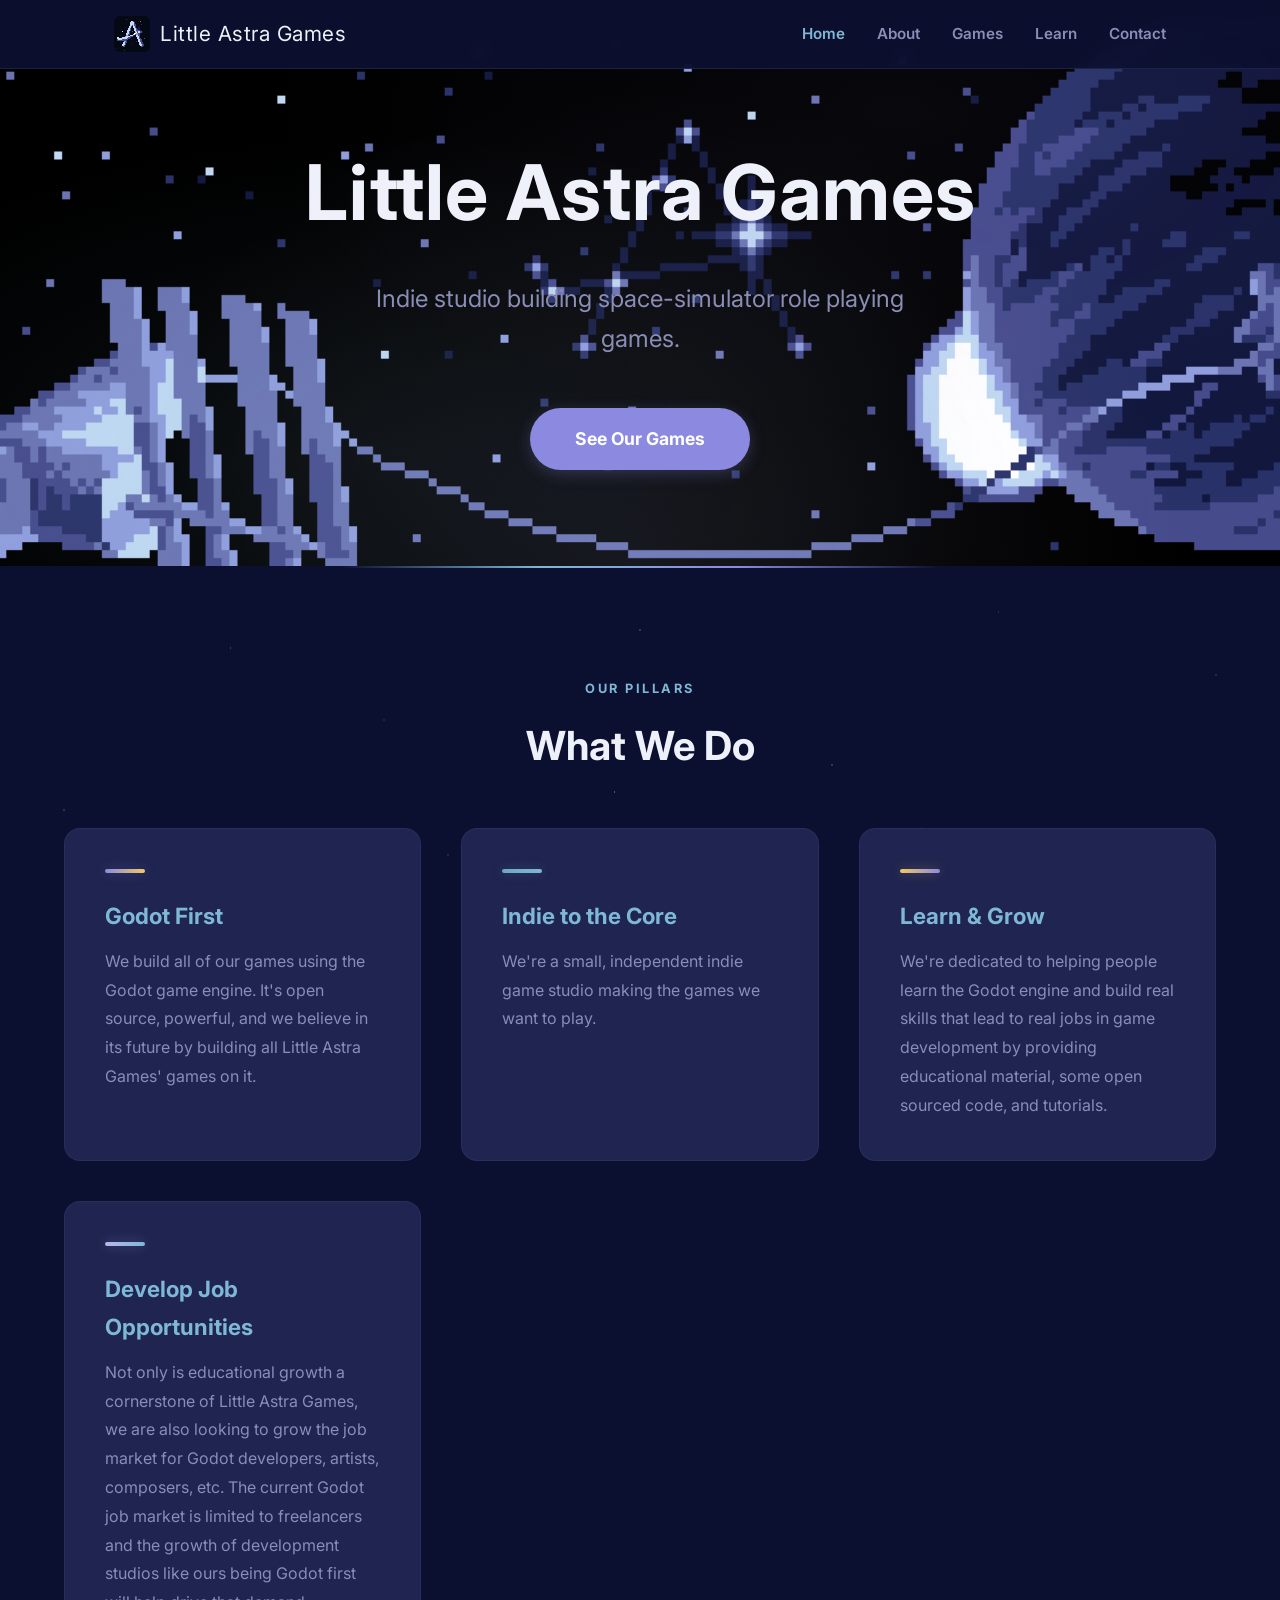
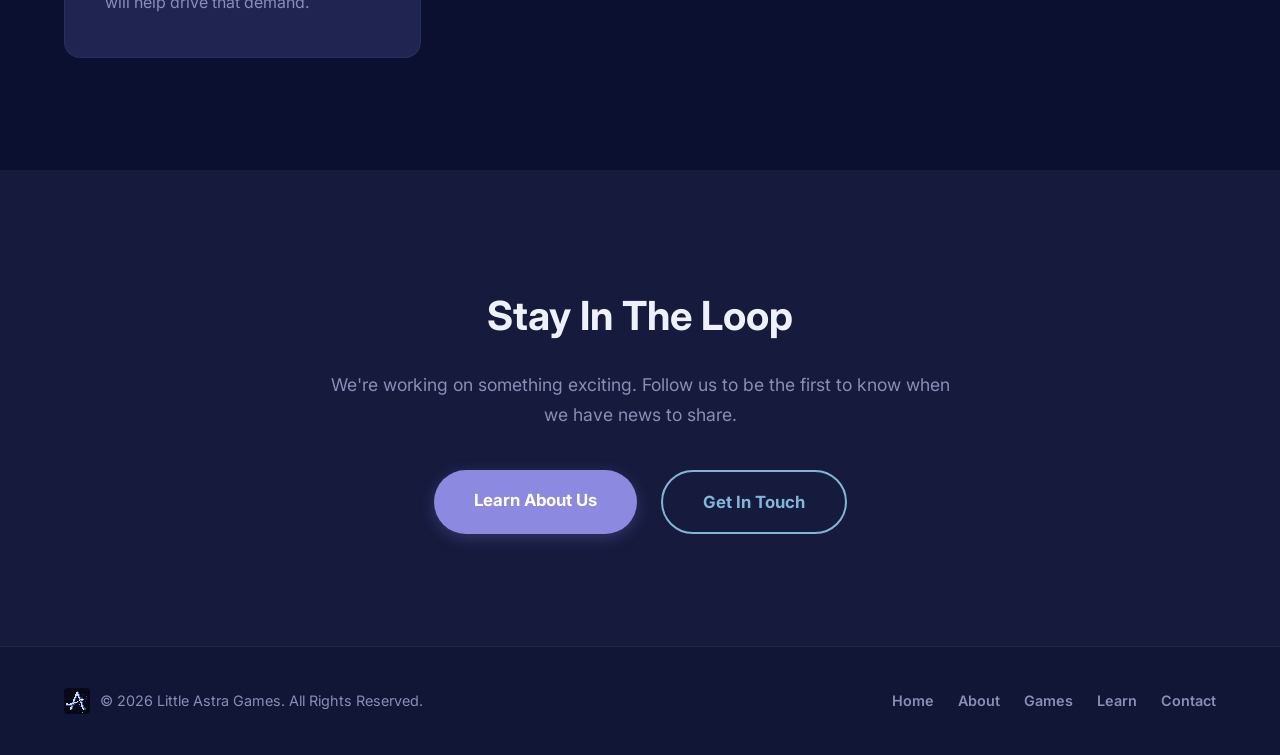
==== commit 03791f14: "Add LinkedIn link, hero banner, and PNG favicon Wire LinkedIn URL into existing placeholders across " ====
--- a/index.html
+++ b/index.html
@@ -8,7 +8,7 @@
             content="Little Astra Games | An indie game studio."
         />
         <title>Little Astra Games</title>
-        <link rel="icon" type="image/svg+xml" href="favicon.svg" />
+        <link rel="icon" type="image/png" href="images/little_astra_games_favicon.png" />
         <link rel="preconnect" href="https://fonts.googleapis.com" />
         <link rel="preconnect" href="https://fonts.gstatic.com" crossorigin />
         <link
--- a/css/style.css
+++ b/css/style.css
@@ -277,7 +277,7 @@
 
 /* ===== Hero (Home page) ===== */
 .hero {
-  min-height: 100vh;
+  min-height: 60vh;
   display: flex;
   align-items: center;
   justify-content: center;
@@ -286,7 +286,8 @@
   background:
     radial-gradient(ellipse at 30% 80%, rgba(127, 184, 214, 0.08) 0%, transparent 50%),
     radial-gradient(ellipse at 70% 20%, rgba(139, 138, 224, 0.06) 0%, transparent 50%),
-    radial-gradient(ellipse at center bottom, rgba(184, 182, 238, 0.1) 0%, transparent 60%);
+    radial-gradient(ellipse at center bottom, rgba(184, 182, 238, 0.1) 0%, transparent 60%),
+    url('../images/banner.png') center/cover no-repeat;
 }
 
 .hero h1 {
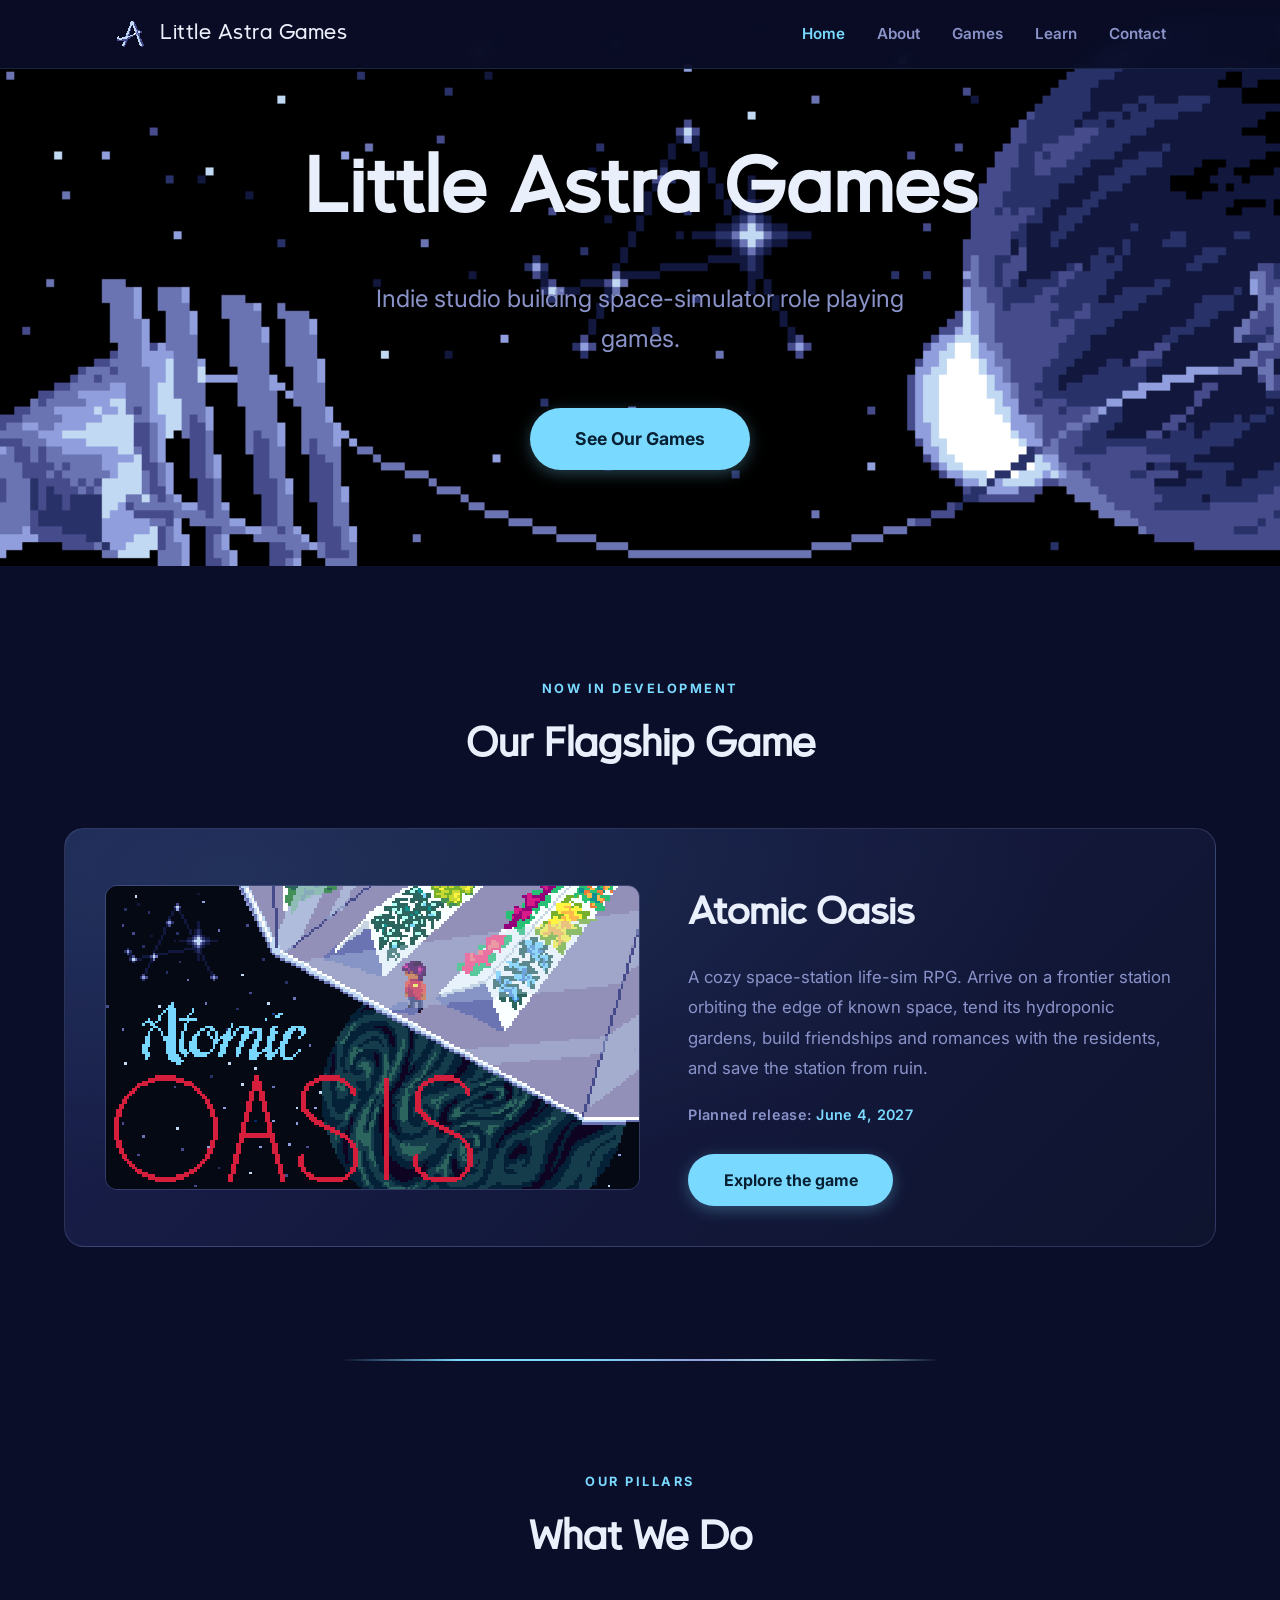
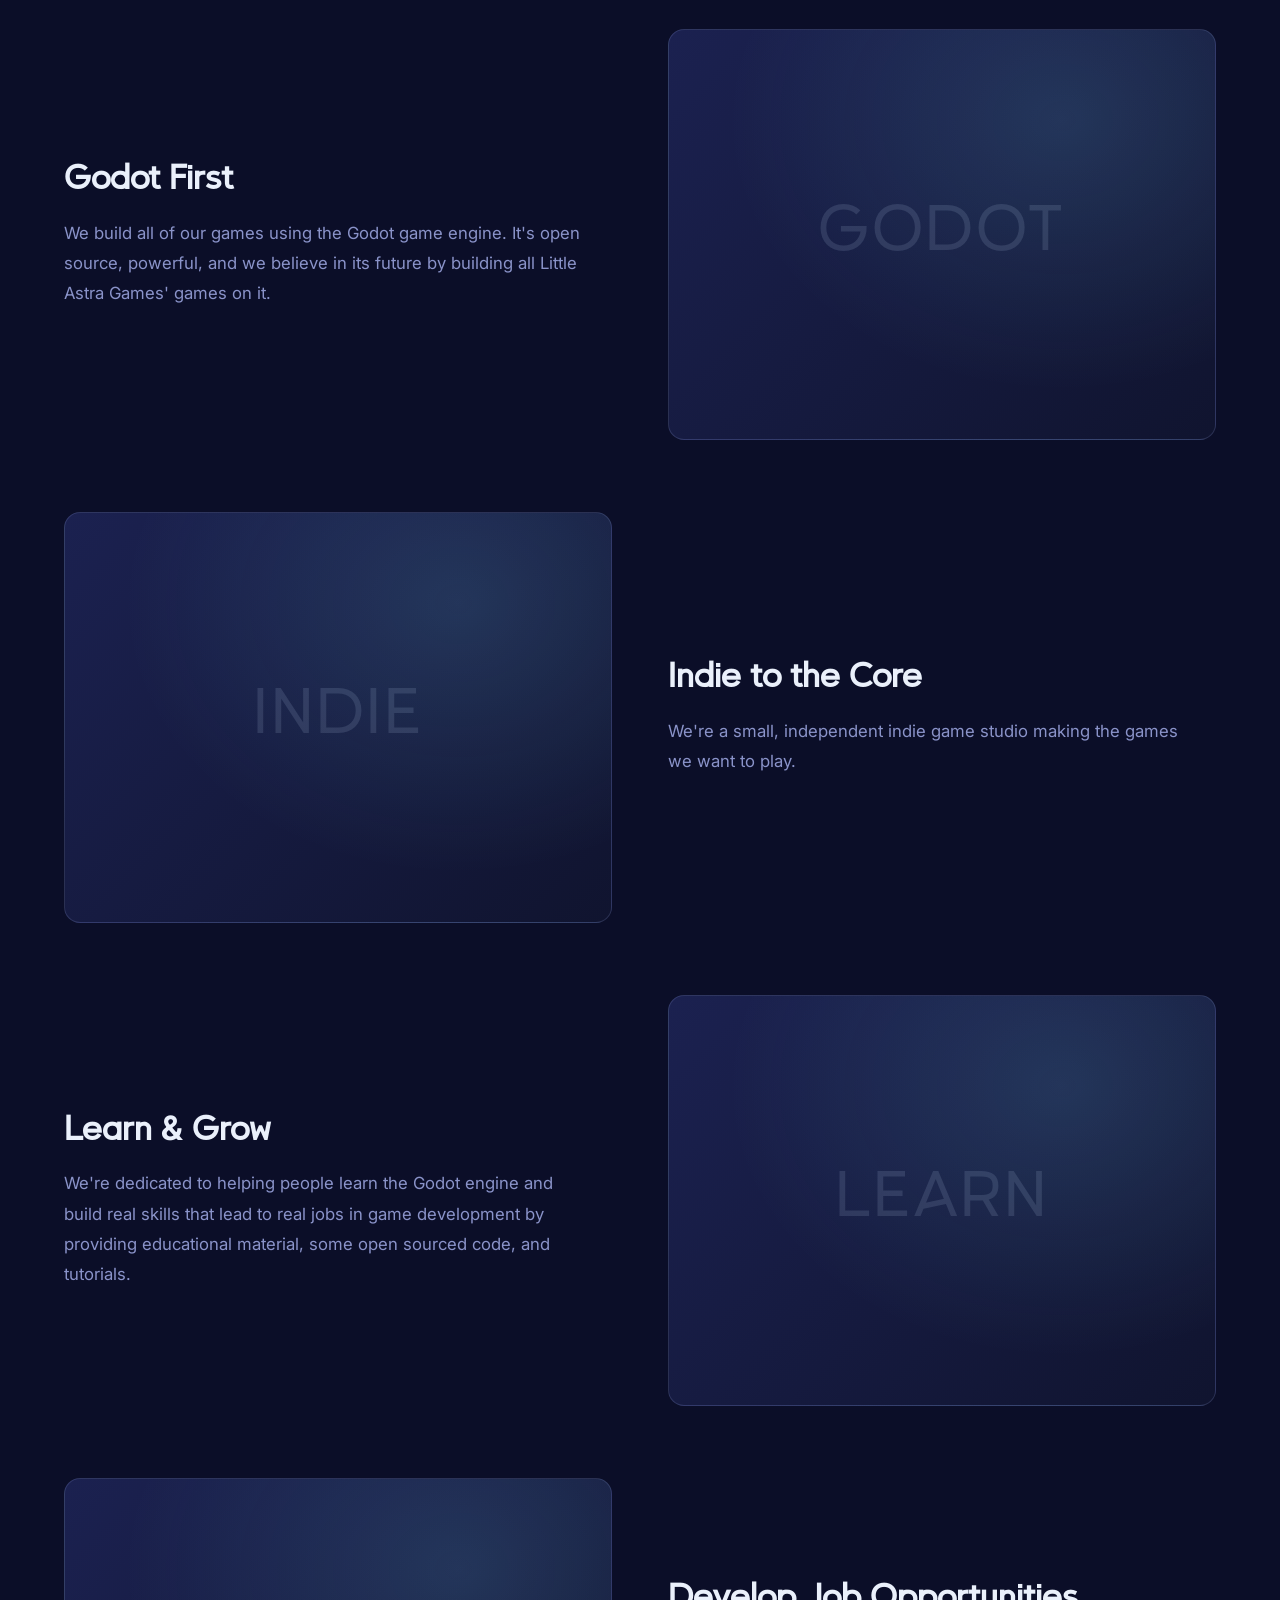
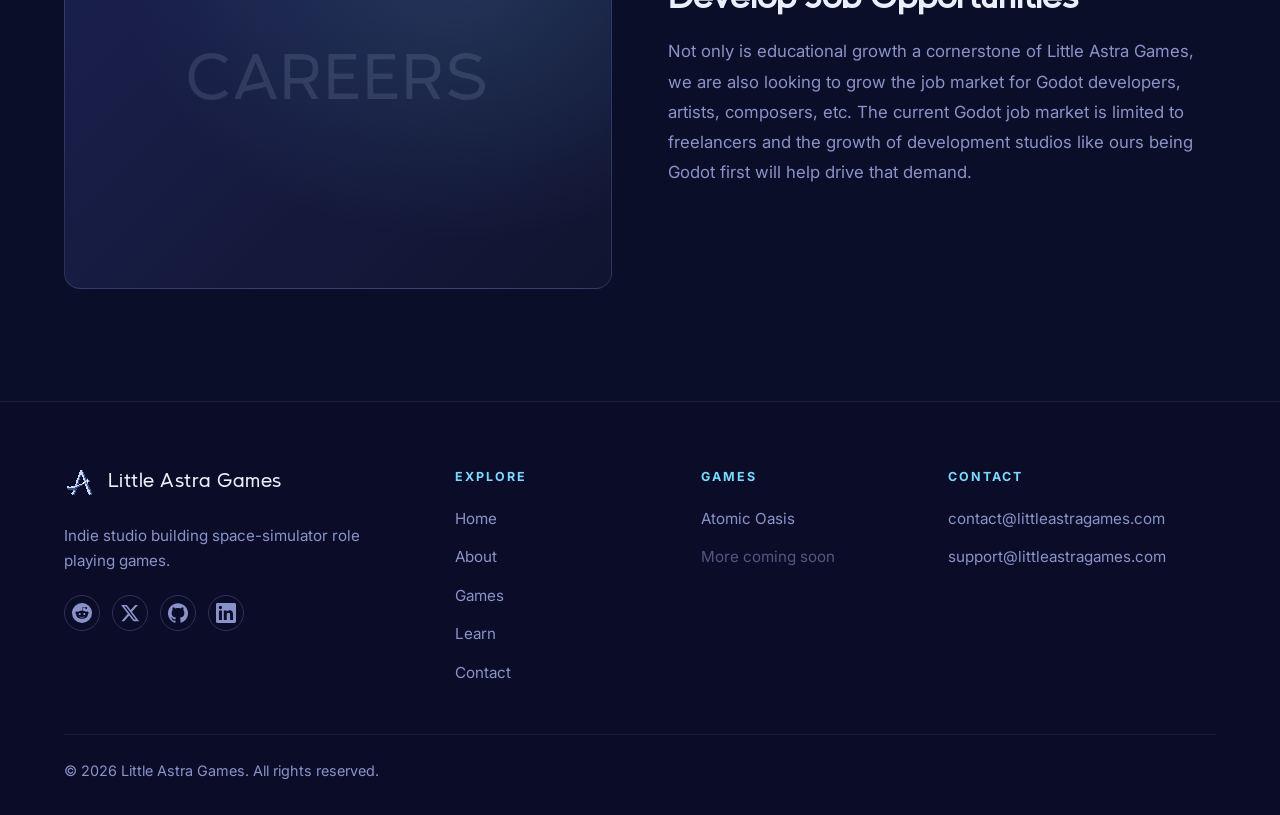
==== commit 5fede724: "Redesign site: Astra Blue theme, home page, and footer - Retheme to cool "Astra Blue" palette derive" ====
--- a/index.html
+++ b/index.html
@@ -8,7 +8,7 @@
             content="Little Astra Games | An indie game studio."
         />
         <title>Little Astra Games</title>
-        <link rel="icon" type="image/png" href="images/little_astra_games_favicon.png" />
+        <link rel="icon" type="image/png" href="images/LittleAstraLogoTransparent.png" />
         <link rel="preconnect" href="https://fonts.googleapis.com" />
         <link rel="preconnect" href="https://fonts.gstatic.com" crossorigin />
         <link
@@ -22,7 +22,7 @@
         <!-- Navigation -->
         <header class="site-header">
             <nav class="nav-container">
-                <a href="index.html" class="logo"><img src="images/LittleAstraLogo7.png" alt="" class="logo-mark" /><span>Little Astra Games</span></a>
+                <a href="index.html" class="logo"><img src="images/LittleAstraLogoTransparent.png" alt="" class="logo-mark" /><span>Little Astra Games</span></a>
                 <button class="nav-toggle" aria-label="Toggle navigation">
                     <span></span>
                     <span></span>
@@ -49,83 +49,141 @@
             </div>
         </section>
 
+        <!-- Flagship Game -->
+        <section class="section section-flagship">
+            <div class="container">
+                <span class="section-label">Now In Development</span>
+                <h2>Our Flagship Game</h2>
+                <div class="flagship-card">
+                    <div class="flagship-media">
+                        <img src="images/atomic-oasis-capsule.png" alt="Atomic Oasis key art" class="flagship-img" />
+                    </div>
+                    <div class="flagship-info">
+                        <h3>Atomic Oasis</h3>
+                        <p>
+                            A cozy space-station life-sim RPG. Arrive on a frontier
+                            station orbiting the edge of known space, tend its
+                            hydroponic gardens, build friendships and romances with
+                            the residents, and save the station from ruin.
+                        </p>
+                        <p class="flagship-release">Planned release: <span>June 4, 2027</span></p>
+                        <a href="games.html" class="btn">Explore the game</a>
+                    </div>
+                </div>
+            </div>
+        </section>
+
         <!-- Highlights -->
         <section class="section section-highlights">
             <div class="container">
                 <span class="section-label">Our Pillars</span>
                 <h2>What We Do</h2>
-                <div class="highlights-grid">
-                    <div class="highlight-card">
-                        <h3>Godot First</h3>
-                        <p>
-                            We build all of our games using the Godot game
-                            engine. It's open source, powerful, and we believe
-                            in its future by building all Little Astra Games'
-                            games on it.
-                        </p>
+                <div class="pillars">
+                    <div class="pillar-row">
+                        <div class="pillar-text">
+                            <h3>Godot First</h3>
+                            <p>
+                                We build all of our games using the Godot game
+                                engine. It's open source, powerful, and we believe
+                                in its future by building all Little Astra Games'
+                                games on it.
+                            </p>
+                        </div>
+                        <div class="pillar-media">
+                            <div class="pillar-placeholder"><span>Godot</span></div>
+                        </div>
                     </div>
-                    <div class="highlight-card">
-                        <h3>Indie to the Core</h3>
-                        <p>
-                            We're a small, independent indie game studio making
-                            the games we want to play.
-                        </p>
+                    <div class="pillar-row">
+                        <div class="pillar-text">
+                            <h3>Indie to the Core</h3>
+                            <p>
+                                We're a small, independent indie game studio making
+                                the games we want to play.
+                            </p>
+                        </div>
+                        <div class="pillar-media">
+                            <div class="pillar-placeholder"><span>Indie</span></div>
+                        </div>
                     </div>
-                    <div class="highlight-card">
-                        <h3>Learn & Grow</h3>
-                        <p>
-                            We're dedicated to helping people learn the Godot
-                            engine and build real skills that lead to real jobs
-                            in game development by providing educational
-                            material, some open sourced code, and tutorials.
-                        </p>
+                    <div class="pillar-row">
+                        <div class="pillar-text">
+                            <h3>Learn &amp; Grow</h3>
+                            <p>
+                                We're dedicated to helping people learn the Godot
+                                engine and build real skills that lead to real jobs
+                                in game development by providing educational
+                                material, some open sourced code, and tutorials.
+                            </p>
+                        </div>
+                        <div class="pillar-media">
+                            <div class="pillar-placeholder"><span>Learn</span></div>
+                        </div>
                     </div>
-                    <div class="highlight-card">
-                        <h3>Develop Job Opportunities</h3>
-                        <p>
-                            Not only is educational growth a cornerstone of
-                            Little Astra Games, we are also looking to grow the
-                            job market for Godot developers, artists, composers,
-                            etc. The current Godot job market is limited to
-                            freelancers and the growth of development studios
-                            like ours being Godot first will help drive that
-                            demand.
-                        </p>
+                    <div class="pillar-row">
+                        <div class="pillar-text">
+                            <h3>Develop Job Opportunities</h3>
+                            <p>
+                                Not only is educational growth a cornerstone of
+                                Little Astra Games, we are also looking to grow the
+                                job market for Godot developers, artists, composers,
+                                etc. The current Godot job market is limited to
+                                freelancers and the growth of development studios
+                                like ours being Godot first will help drive that
+                                demand.
+                            </p>
+                        </div>
+                        <div class="pillar-media">
+                            <div class="pillar-placeholder"><span>Careers</span></div>
+                        </div>
                     </div>
-                </div>
-            </div>
-        </section>
-
-        <!-- Latest News / CTA -->
-        <section class="section section-alt section-cta">
-            <div class="container">
-                <h2>Stay In The Loop</h2>
-                <p>
-                    We're working on something exciting. Follow us to be the
-                    first to know when we have news to share.
-                </p>
-                <div class="cta-buttons">
-                    <a href="about.html" class="btn">Learn About Us</a>
-                    <a href="contact.html" class="btn btn-outline"
-                        >Get In Touch</a
-                    >
                 </div>
             </div>
         </section>
 
         <!-- Footer -->
         <footer class="site-footer">
-            <div class="container footer-content">
-                <p class="footer-copy"><img src="images/LittleAstraLogo7.png" alt="" class="footer-mark" /><span>&copy; 2026 Little Astra Games. All Rights Reserved.</span></p>
-                <ul class="footer-links">
-                    <li><a href="index.html">Home</a></li>
-                    <li><a href="about.html">About</a></li>
-                    <li><a href="games.html">Games</a></li>
-                    <li><a href="learn.html">Learn</a></li>
-                    <li><a href="contact.html">Contact</a></li>
-                </ul>
-            </div>
-        </footer>
+    <div class="container">
+      <div class="footer-top">
+        <div class="footer-brand">
+          <a href="index.html" class="footer-logo"><img src="images/LittleAstraLogoTransparent.png" alt="" class="footer-logo-mark" /><span>Little Astra Games</span></a>
+          <p class="footer-tagline">Indie studio building space-simulator role playing games.</p>
+          <ul class="footer-social">
+        <li><a href="https://www.reddit.com/user/LittleAstraGames/" aria-label="Reddit" target="_blank" rel="noopener noreferrer"><svg width="20" height="20" viewBox="0 0 24 24" fill="currentColor"><path d="M12 0A12 12 0 0 0 0 12a12 12 0 0 0 12 12 12 12 0 0 0 12-12A12 12 0 0 0 12 0zm5.01 4.744c.688 0 1.25.561 1.25 1.249a1.25 1.25 0 0 1-2.498.056l-2.597-.547-.8 3.747c1.824.07 3.48.632 4.674 1.488.308-.309.73-.491 1.207-.491.968 0 1.754.786 1.754 1.754 0 .716-.435 1.333-1.01 1.614a3.111 3.111 0 0 1 .042.52c0 2.694-3.13 4.884-7.004 4.884-3.874 0-7.004-2.19-7.004-4.884 0-.174.014-.346.042-.514-.577-.28-1.013-.898-1.013-1.616 0-.968.786-1.754 1.754-1.754.463 0 .898.196 1.207.49 1.207-.883 2.878-1.43 4.744-1.487l.885-4.182a.342.342 0 0 1 .14-.197.35.35 0 0 1 .238-.042l2.906.617a1.214 1.214 0 0 1 1.108-.701zM9.25 12C8.561 12 8 12.562 8 13.25c0 .687.561 1.248 1.25 1.248.687 0 1.248-.561 1.248-1.249 0-.688-.561-1.249-1.249-1.249zm5.5 0c-.687 0-1.248.561-1.248 1.25 0 .687.561 1.248 1.249 1.248.688 0 1.249-.561 1.249-1.249 0-.687-.562-1.249-1.25-1.249zm-5.466 3.99a.327.327 0 0 0-.231.094.33.33 0 0 0 0 .463c.842.842 2.484.913 2.961.913.477 0 2.105-.056 2.961-.913a.361.361 0 0 0 0-.463.327.327 0 0 0-.462 0c-.547.533-1.684.73-2.512.73-.828 0-1.979-.196-2.512-.73a.326.326 0 0 0-.205-.094z"/></svg></a></li>
+        <li><a href="https://x.com/LittleAstraGame" aria-label="X (Twitter)" target="_blank" rel="noopener noreferrer"><svg width="20" height="20" viewBox="0 0 24 24" fill="currentColor"><path d="M18.244 2.25h3.308l-7.227 8.26 8.502 11.24H16.17l-5.214-6.817L4.99 21.75H1.68l7.73-8.835L1.254 2.25H8.08l4.713 6.231zm-1.161 17.52h1.833L7.084 4.126H5.117z"/></svg></a></li>
+        <li><a href="https://github.com/Little-Astra-Games" aria-label="GitHub" target="_blank" rel="noopener noreferrer"><svg width="20" height="20" viewBox="0 0 24 24" fill="currentColor"><path d="M12 .297c-6.63 0-12 5.373-12 12 0 5.303 3.438 9.8 8.205 11.385.6.113.82-.258.82-.577 0-.285-.01-1.04-.015-2.04-3.338.724-4.042-1.61-4.042-1.61C4.422 18.07 3.633 17.7 3.633 17.7c-1.087-.744.084-.729.084-.729 1.205.084 1.838 1.236 1.838 1.236 1.07 1.835 2.809 1.305 3.495.998.108-.776.417-1.305.76-1.605-2.665-.3-5.466-1.332-5.466-5.93 0-1.31.465-2.38 1.235-3.22-.135-.303-.54-1.523.105-3.176 0 0 1.005-.322 3.3 1.23.96-.267 1.98-.399 3-.405 1.02.006 2.04.138 3 .405 2.28-1.552 3.285-1.23 3.285-1.23.645 1.653.24 2.873.12 3.176.765.84 1.23 1.91 1.23 3.22 0 4.61-2.805 5.625-5.475 5.92.42.36.81 1.096.81 2.22 0 1.606-.015 2.896-.015 3.286 0 .315.21.69.825.57C20.565 22.092 24 17.592 24 12.297c0-6.627-5.373-12-12-12"/></svg></a></li>
+        <li><a href="https://www.linkedin.com/company/little-astra-games/" aria-label="LinkedIn" target="_blank" rel="noopener noreferrer"><svg width="20" height="20" viewBox="0 0 24 24" fill="currentColor"><path d="M20.447 20.452h-3.554v-5.569c0-1.328-.027-3.037-1.852-3.037-1.853 0-2.136 1.445-2.136 2.939v5.667H9.351V9h3.414v1.561h.046c.477-.9 1.637-1.85 3.37-1.85 3.601 0 4.267 2.37 4.267 5.455v6.286zM5.337 7.433a2.062 2.062 0 0 1-2.063-2.065 2.064 2.064 0 1 1 2.063 2.065zm1.782 13.019H3.555V9h3.564v11.452zM22.225 0H1.771C.792 0 0 .774 0 1.729v20.542C0 23.227.792 24 1.771 24h20.451C23.2 24 24 23.227 24 22.271V1.729C24 .774 23.2 0 22.222 0h.003z"/></svg></a></li>
+      </ul>
+        </div>
+        <div class="footer-col">
+          <h4>Explore</h4>
+          <ul>
+            <li><a href="index.html">Home</a></li>
+            <li><a href="about.html">About</a></li>
+            <li><a href="games.html">Games</a></li>
+            <li><a href="learn.html">Learn</a></li>
+            <li><a href="contact.html">Contact</a></li>
+          </ul>
+        </div>
+        <div class="footer-col">
+          <h4>Games</h4>
+          <ul>
+            <li><a href="games.html">Atomic Oasis</a></li>
+            <li><span class="footer-muted">More coming soon</span></li>
+          </ul>
+        </div>
+        <div class="footer-col">
+          <h4>Contact</h4>
+          <ul>
+            <li><a href="mailto:contact@littleastragames.com">contact@littleastragames.com</a></li>
+            <li><a href="mailto:support@littleastragames.com">support@littleastragames.com</a></li>
+          </ul>
+        </div>
+      </div>
+      <div class="footer-bottom">
+        <p>&copy; 2026 Little Astra Games. All rights reserved.</p>
+      </div>
+    </div>
+  </footer>
 
         <script src="js/main.js"></script>
     </body>
--- a/css/style.css
+++ b/css/style.css
@@ -1,3 +1,12 @@
+/* ===== Display font: J Audio Cassette (SIL OFL) ===== */
+@font-face {
+  font-family: 'J Audio Cassette';
+  src: url('../fonts/JAudioCassette.otf') format('opentype');
+  font-weight: normal;
+  font-style: normal;
+  font-display: swap;
+}
+
 /* ===== Reset & Base ===== */
 *,
 *::before,
@@ -8,24 +17,41 @@
 }
 
 :root {
-  /* Logo-derived palette: cool midnight + violet, single warm gold accent */
-  --color-bg: #0c1030;
-  --color-bg-alt: #161a3d;
-  --color-surface: #1f2450;
-  --color-text: #dee2f5;
-  --color-text-muted: #8a8db5;
-  --color-cream: #eef0fa;
-  --color-teal: #7fb8d6;
-  --color-teal-hover: #9fcfe8;
-  --color-coral: #8b8ae0;
-  --color-coral-hover: #a8a7eb;
-  --color-lavender: #b8b6ee;
-  --color-mint: #6da8c2;
-  --color-gold: #f4c862;
+  /* Atomic Oasis palette — "Astra Blue": cool indigo & periwinkle drawn from the logo, cyan accent */
+  --color-bg: #0b0e28;
+  --color-bg-alt: #12163b;
+  --color-surface: #1b2150;
+  --color-surface-2: #293266;
+  --color-text: #c0d8f0;
+  --color-text-muted: #8a93c9;
+  --color-cream: #eaf0fb;
+  --color-teal: #7ad9ff;
+  --color-teal-hover: #b3fff1;
+  --color-coral: #919fdb;
+  --color-coral-hover: #b3fff1;
+  --color-lavender: #919fdb;
+  --color-mint: #488cd4;
+  --color-gold: #488cd4;
   --color-white: #ffffff;
 
+  /* Primary action — bright cyan pops against the cool indigo */
+  --color-accent: #7ad9ff;
+  --color-accent-hover: #b3fff1;
+
+  /* Cool accent family (logo-derived) */
+  --color-magenta: #7ad9ff;
+  --color-orange: #919fdb;
+  --color-green: #488cd4;
+  --color-yellow: #b3fff1;
+  --color-pink: #a8b0e4;
+  --color-blue: #488cd4;
+
+  /* Retro atomic-age motifs */
+  --atom-orbit: url('../images/atom-orbit.svg');
+  --starburst: url('../images/starburst.svg');
+
   --font-body: 'Inter', sans-serif;
-  --font-display: 'Inter', sans-serif;
+  --font-display: 'J Audio Cassette', 'Inter', sans-serif;
   --max-width: 1100px;
   --radius: 16px;
   --radius-sm: 10px;
@@ -37,6 +63,7 @@
 
 body {
   font-family: var(--font-body);
+  min-height: 100vh;
   background-color: var(--color-bg);
   color: var(--color-text);
   line-height: 1.7;
@@ -62,6 +89,7 @@
 body::before,
 body::after {
   content: '';
+  display: none;
   position: fixed;
   top: 0;
   left: 0;
@@ -73,41 +101,41 @@
 
 body::before {
   background:
-    radial-gradient(1px 1px at 10% 15%, rgba(238, 240, 250, 0.7), transparent),
-    radial-gradient(1px 1px at 25% 35%, rgba(238, 240, 250, 0.5), transparent),
-    radial-gradient(1.5px 1.5px at 40% 10%, rgba(244, 200, 98, 0.6), transparent),
-    radial-gradient(1px 1px at 55% 45%, rgba(238, 240, 250, 0.4), transparent),
-    radial-gradient(1px 1px at 70% 20%, rgba(238, 240, 250, 0.6), transparent),
-    radial-gradient(1.5px 1.5px at 85% 55%, rgba(109, 168, 194, 0.5), transparent),
-    radial-gradient(1px 1px at 15% 60%, rgba(238, 240, 250, 0.5), transparent),
-    radial-gradient(1px 1px at 30% 80%, rgba(238, 240, 250, 0.3), transparent),
-    radial-gradient(1.5px 1.5px at 50% 70%, rgba(244, 200, 98, 0.4), transparent),
-    radial-gradient(1px 1px at 65% 85%, rgba(238, 240, 250, 0.6), transparent),
-    radial-gradient(1px 1px at 80% 40%, rgba(238, 240, 250, 0.4), transparent),
-    radial-gradient(1px 1px at 95% 75%, rgba(184, 182, 238, 0.5), transparent),
-    radial-gradient(1px 1px at 5% 90%, rgba(238, 240, 250, 0.5), transparent),
-    radial-gradient(1.5px 1.5px at 45% 25%, rgba(127, 184, 214, 0.4), transparent),
-    radial-gradient(1px 1px at 75% 60%, rgba(238, 240, 250, 0.3), transparent),
-    radial-gradient(1px 1px at 20% 50%, rgba(238, 240, 250, 0.5), transparent),
-    radial-gradient(1px 1px at 60% 5%, rgba(238, 240, 250, 0.6), transparent),
-    radial-gradient(1px 1px at 90% 30%, rgba(238, 240, 250, 0.4), transparent),
-    radial-gradient(1.5px 1.5px at 35% 95%, rgba(139, 138, 224, 0.3), transparent),
-    radial-gradient(1px 1px at 50% 50%, rgba(238, 240, 250, 0.3), transparent);
+    radial-gradient(1px 1px at 10% 15%, rgba(200, 212, 224, 0.7), transparent),
+    radial-gradient(1px 1px at 25% 35%, rgba(200, 212, 224, 0.5), transparent),
+    radial-gradient(1.5px 1.5px at 40% 10%, rgba(122, 217, 255, 0.6), transparent),
+    radial-gradient(1px 1px at 55% 45%, rgba(200, 212, 224, 0.4), transparent),
+    radial-gradient(1px 1px at 70% 20%, rgba(200, 212, 224, 0.6), transparent),
+    radial-gradient(1.5px 1.5px at 85% 55%, rgba(72, 140, 212, 0.5), transparent),
+    radial-gradient(1px 1px at 15% 60%, rgba(200, 212, 224, 0.5), transparent),
+    radial-gradient(1px 1px at 30% 80%, rgba(200, 212, 224, 0.3), transparent),
+    radial-gradient(1.5px 1.5px at 50% 70%, rgba(122, 217, 255, 0.4), transparent),
+    radial-gradient(1px 1px at 65% 85%, rgba(200, 212, 224, 0.6), transparent),
+    radial-gradient(1px 1px at 80% 40%, rgba(200, 212, 224, 0.4), transparent),
+    radial-gradient(1px 1px at 95% 75%, rgba(145, 159, 219, 0.5), transparent),
+    radial-gradient(1px 1px at 5% 90%, rgba(200, 212, 224, 0.5), transparent),
+    radial-gradient(1.5px 1.5px at 45% 25%, rgba(122, 217, 255, 0.4), transparent),
+    radial-gradient(1px 1px at 75% 60%, rgba(200, 212, 224, 0.3), transparent),
+    radial-gradient(1px 1px at 20% 50%, rgba(200, 212, 224, 0.5), transparent),
+    radial-gradient(1px 1px at 60% 5%, rgba(200, 212, 224, 0.6), transparent),
+    radial-gradient(1px 1px at 90% 30%, rgba(200, 212, 224, 0.4), transparent),
+    radial-gradient(1.5px 1.5px at 35% 95%, rgba(145, 159, 219, 0.3), transparent),
+    radial-gradient(1px 1px at 50% 50%, rgba(200, 212, 224, 0.3), transparent);
   animation: twinkle 8s ease-in-out infinite alternate;
 }
 
 body::after {
   background:
-    radial-gradient(1px 1px at 8% 22%, rgba(238, 240, 250, 0.5), transparent),
-    radial-gradient(1px 1px at 18% 72%, rgba(238, 240, 250, 0.4), transparent),
-    radial-gradient(1.5px 1.5px at 33% 48%, rgba(244, 200, 98, 0.3), transparent),
-    radial-gradient(1px 1px at 48% 88%, rgba(238, 240, 250, 0.6), transparent),
-    radial-gradient(1px 1px at 62% 32%, rgba(238, 240, 250, 0.4), transparent),
-    radial-gradient(1px 1px at 78% 68%, rgba(109, 168, 194, 0.4), transparent),
-    radial-gradient(1.5px 1.5px at 88% 12%, rgba(238, 240, 250, 0.5), transparent),
-    radial-gradient(1px 1px at 42% 58%, rgba(238, 240, 250, 0.3), transparent),
-    radial-gradient(1px 1px at 72% 92%, rgba(184, 182, 238, 0.3), transparent),
-    radial-gradient(1px 1px at 22% 8%, rgba(238, 240, 250, 0.6), transparent);
+    radial-gradient(1px 1px at 8% 22%, rgba(200, 212, 224, 0.5), transparent),
+    radial-gradient(1px 1px at 18% 72%, rgba(200, 212, 224, 0.4), transparent),
+    radial-gradient(1.5px 1.5px at 33% 48%, rgba(122, 217, 255, 0.3), transparent),
+    radial-gradient(1px 1px at 48% 88%, rgba(200, 212, 224, 0.6), transparent),
+    radial-gradient(1px 1px at 62% 32%, rgba(200, 212, 224, 0.4), transparent),
+    radial-gradient(1px 1px at 78% 68%, rgba(72, 140, 212, 0.4), transparent),
+    radial-gradient(1.5px 1.5px at 88% 12%, rgba(200, 212, 224, 0.5), transparent),
+    radial-gradient(1px 1px at 42% 58%, rgba(200, 212, 224, 0.3), transparent),
+    radial-gradient(1px 1px at 72% 92%, rgba(145, 159, 219, 0.3), transparent),
+    radial-gradient(1px 1px at 22% 8%, rgba(200, 212, 224, 0.6), transparent);
   animation: twinkle 12s ease-in-out infinite alternate-reverse;
 }
 
@@ -135,7 +163,7 @@
 }
 
 .section-alt {
-  background-color: var(--color-bg-alt);
+  background-color: rgba(41, 50, 102, 0.35);
 }
 
 .section h2 {
@@ -159,9 +187,9 @@
   left: 0;
   width: 100%;
   z-index: 100;
-  background-color: rgba(12, 16, 48, 0.92);
+  background-color: rgba(11, 14, 40, 0.9);
   backdrop-filter: blur(10px);
-  border-bottom: 1px solid rgba(127, 184, 214, 0.12);
+  border-bottom: 1px solid rgba(122, 217, 255, 0.12);
 }
 
 .nav-container {
@@ -263,10 +291,10 @@
     left: 0;
     width: 100%;
     flex-direction: column;
-    background-color: rgba(12, 16, 48, 0.98);
+    background-color: rgba(11, 14, 40, 0.97);
     padding: 1.5rem;
     gap: 1rem;
-    border-bottom: 1px solid rgba(127, 184, 214, 0.12);
+    border-bottom: 1px solid rgba(122, 217, 255, 0.12);
     display: none;
   }
 
@@ -277,17 +305,14 @@
 
 /* ===== Hero (Home page) ===== */
 .hero {
+  position: relative;
   min-height: 60vh;
   display: flex;
   align-items: center;
   justify-content: center;
   text-align: center;
   padding: 6rem 1.5rem 4rem;
-  background:
-    radial-gradient(ellipse at 30% 80%, rgba(127, 184, 214, 0.08) 0%, transparent 50%),
-    radial-gradient(ellipse at 70% 20%, rgba(139, 138, 224, 0.06) 0%, transparent 50%),
-    radial-gradient(ellipse at center bottom, rgba(184, 182, 238, 0.1) 0%, transparent 60%),
-    url('../images/banner.png') center/cover no-repeat;
+  background: url('../images/banner.png') center / cover no-repeat;
 }
 
 .hero h1 {
@@ -306,11 +331,13 @@
 
 /* ===== Page Header (Sub-pages) ===== */
 .page-header {
+  position: relative;
   padding: 8rem 0 3rem;
   text-align: center;
   background:
-    radial-gradient(ellipse at center bottom, rgba(127, 184, 214, 0.08) 0%, transparent 60%),
-    radial-gradient(ellipse at 70% 30%, rgba(139, 138, 224, 0.05) 0%, transparent 50%);
+    radial-gradient(ellipse at center bottom, rgba(145, 159, 219, 0.16) 0%, transparent 60%),
+    radial-gradient(ellipse at 72% 30%, rgba(72, 140, 212, 0.12) 0%, transparent 55%),
+    radial-gradient(ellipse at 25% 25%, rgba(145, 159, 219, 0.12) 0%, transparent 55%);
 }
 
 .page-header h1 {
@@ -329,21 +356,21 @@
 .btn {
   display: inline-block;
   padding: 0.8rem 2.2rem;
-  background-color: var(--color-coral);
-  color: var(--color-white);
+  background-color: var(--color-accent);
+  color: #082033;
   border-radius: 50px;
   font-family: var(--font-body);
   font-size: 1rem;
   font-weight: 700;
   transition: background-color 0.2s, transform 0.2s, box-shadow 0.2s;
-  box-shadow: 0 4px 15px rgba(139, 138, 224, 0.25);
+  box-shadow: 0 4px 15px rgba(122, 217, 255, 0.3);
 }
 
 .btn:hover {
-  background-color: var(--color-coral-hover);
-  color: var(--color-white);
+  background-color: var(--color-accent-hover);
+  color: #082033;
   transform: translateY(-2px);
-  box-shadow: 0 6px 20px rgba(139, 138, 224, 0.35);
+  box-shadow: 0 6px 22px rgba(122, 217, 255, 0.4);
 }
 
 .btn-outline {
@@ -356,7 +383,7 @@
 .btn-outline:hover {
   background-color: var(--color-teal);
   color: var(--color-bg);
-  box-shadow: 0 6px 20px rgba(127, 184, 214, 0.25);
+  box-shadow: 0 6px 20px rgba(122, 217, 255, 0.25);
 }
 
 .cta-buttons {
@@ -374,7 +401,7 @@
 .contact-card {
   background-color: var(--color-surface);
   border-radius: var(--radius);
-  border: 1px solid rgba(127, 184, 214, 0.08);
+  border: 1px solid rgba(122, 217, 255, 0.12);
   transition: transform 0.25s, box-shadow 0.25s, border-color 0.25s;
 }
 
@@ -383,8 +410,8 @@
 .value-card:hover,
 .contact-card:hover {
   transform: translateY(-4px);
-  box-shadow: 0 8px 30px rgba(127, 184, 214, 0.1);
-  border-color: rgba(127, 184, 214, 0.2);
+  box-shadow: 0 8px 30px rgba(145, 159, 219, 0.12);
+  border-color: rgba(122, 217, 255, 0.25);
 }
 
 /* ===== Highlights Grid (Home) ===== */
@@ -425,23 +452,23 @@
 }
 
 .highlight-card:nth-child(1)::before {
-  background-color: var(--color-coral);
-  box-shadow: 0 0 12px rgba(139, 138, 224, 0.4);
+  background-color: var(--color-magenta);
+  box-shadow: 0 0 12px rgba(72, 140, 212, 0.5);
 }
 
 .highlight-card:nth-child(2)::before {
-  background-color: var(--color-mint);
-  box-shadow: 0 0 12px rgba(109, 168, 194, 0.4);
+  background-color: var(--color-teal);
+  box-shadow: 0 0 12px rgba(122, 217, 255, 0.5);
 }
 
 .highlight-card:nth-child(3)::before {
-  background-color: var(--color-gold);
-  box-shadow: 0 0 12px rgba(244, 200, 98, 0.4);
+  background-color: var(--color-orange);
+  box-shadow: 0 0 12px rgba(145, 159, 219, 0.5);
 }
 
 .highlight-card:nth-child(4)::before {
-  background-color: var(--color-lavender);
-  box-shadow: 0 0 12px rgba(184, 182, 238, 0.4);
+  background-color: var(--color-green);
+  box-shadow: 0 0 12px rgba(122, 217, 255, 0.5);
 }
 
 /* ===== Learn Grid ===== */
@@ -455,7 +482,7 @@
 .learn-card {
   background-color: var(--color-surface);
   border-radius: var(--radius);
-  border: 1px solid rgba(127, 184, 214, 0.08);
+  border: 1px solid rgba(122, 217, 255, 0.12);
   padding: 2rem;
   text-align: left;
   transition: transform 0.25s, box-shadow 0.25s, border-color 0.25s;
@@ -463,8 +490,8 @@
 
 .learn-card:hover {
   transform: translateY(-4px);
-  box-shadow: 0 8px 30px rgba(127, 184, 214, 0.1);
-  border-color: rgba(127, 184, 214, 0.2);
+  box-shadow: 0 8px 30px rgba(145, 159, 219, 0.12);
+  border-color: rgba(122, 217, 255, 0.25);
 }
 
 .learn-tag {
@@ -474,7 +501,7 @@
   text-transform: uppercase;
   letter-spacing: 1.5px;
   color: var(--color-gold);
-  background-color: rgba(244, 200, 98, 0.1);
+  background-color: rgba(122, 217, 255, 0.1);
   padding: 0.3rem 0.85rem;
   border-radius: 50px;
   margin-bottom: 0.75rem;
@@ -510,9 +537,32 @@
 .game-card-placeholder {
   width: 100%;
   aspect-ratio: 16 / 9;
-  background: linear-gradient(135deg, rgba(127, 184, 214, 0.1) 0%, rgba(184, 182, 238, 0.1) 100%);
+  background: linear-gradient(135deg, rgba(145, 159, 219, 0.12) 0%, rgba(145, 159, 219, 0.1) 100%);
   border-radius: var(--radius-sm);
   margin-bottom: 1rem;
+}
+
+.game-card-img {
+  display: block;
+  width: 100%;
+  height: auto;
+  aspect-ratio: 1230 / 702;
+  border-radius: var(--radius-sm);
+  margin-bottom: 1rem;
+  image-rendering: pixelated;
+  image-rendering: crisp-edges;
+}
+
+.game-release {
+  margin-top: 0.85rem !important;
+  font-size: 0.85rem;
+  font-weight: 600;
+  letter-spacing: 0.3px;
+  color: var(--color-text-muted);
+}
+
+.game-release span {
+  color: var(--color-teal);
 }
 
 .game-tag {
@@ -522,7 +572,7 @@
   text-transform: uppercase;
   letter-spacing: 1.5px;
   color: var(--color-mint);
-  background-color: rgba(109, 168, 194, 0.1);
+  background-color: rgba(72, 140, 212, 0.1);
   padding: 0.3rem 0.85rem;
   border-radius: 50px;
   margin-bottom: 0.75rem;
@@ -585,10 +635,10 @@
   border-radius: var(--radius) var(--radius) 0 0;
 }
 
-.value-card:nth-child(1)::after { background: var(--color-teal); }
-.value-card:nth-child(2)::after { background: var(--color-coral); }
-.value-card:nth-child(3)::after { background: var(--color-gold); }
-.value-card:nth-child(4)::after { background: var(--color-lavender); }
+.value-card:nth-child(1)::after { background: linear-gradient(90deg, var(--color-teal), var(--color-blue)); }
+.value-card:nth-child(2)::after { background: linear-gradient(90deg, var(--color-magenta), var(--color-orange)); }
+.value-card:nth-child(3)::after { background: linear-gradient(90deg, var(--color-yellow), var(--color-green)); }
+.value-card:nth-child(4)::after { background: linear-gradient(90deg, var(--color-coral), var(--color-magenta)); }
 
 .value-card h3 {
   font-family: var(--font-display);
@@ -616,7 +666,7 @@
 .team-card {
   background-color: var(--color-surface);
   border-radius: var(--radius);
-  border: 1px solid rgba(127, 184, 214, 0.08);
+  border: 1px solid rgba(122, 217, 255, 0.12);
   padding: 2rem;
   text-align: left;
   max-width: 420px;
@@ -737,7 +787,7 @@
   color: var(--color-cream);
   font-weight: 700;
   font-size: 0.95rem;
-  border: 1px solid rgba(127, 184, 214, 0.2);
+  border: 1px solid rgba(122, 217, 255, 0.25);
   border-radius: 50px;
   transition: all 0.2s;
 }
@@ -750,23 +800,89 @@
 
 /* ===== Footer ===== */
 .site-footer {
-  padding: 2.5rem 0;
-  border-top: 1px solid rgba(127, 184, 214, 0.1);
-  background-color: rgba(22, 26, 61, 0.5);
-}
-
-.footer-content {
+  padding: 4rem 0 2rem;
+  border-top: 1px solid rgba(145, 159, 219, 0.14);
+  background-color: rgba(11, 14, 40, 0.55);
+}
+
+.footer-top {
+  display: grid;
+  grid-template-columns: minmax(0, 1.7fr) minmax(0, 1fr) minmax(0, 1fr) minmax(0, 1.3fr);
+  gap: 2.5rem;
+}
+
+.footer-brand {
+  max-width: 320px;
+}
+
+.footer-logo {
+  display: inline-flex;
+  align-items: center;
+  gap: 0.6rem;
+  font-family: var(--font-display);
+  font-size: 1.2rem;
+  color: var(--color-cream);
+  letter-spacing: 0.5px;
+}
+
+.footer-logo:hover {
+  color: var(--color-teal);
+}
+
+.footer-logo-mark {
+  width: 34px;
+  height: 34px;
+  border-radius: 6px;
+  image-rendering: pixelated;
+  image-rendering: crisp-edges;
+  flex-shrink: 0;
+}
+
+.footer-tagline {
+  color: var(--color-text-muted);
+  font-size: 0.95rem;
+  line-height: 1.6;
+  margin: 1rem 0 1.4rem;
+}
+
+.footer-col h4 {
+  font-family: var(--font-body);
+  font-size: 0.78rem;
+  font-weight: 700;
+  text-transform: uppercase;
+  letter-spacing: 2px;
+  color: var(--color-teal);
+  margin-bottom: 1.1rem;
+}
+
+.footer-col ul {
+  list-style: none;
   display: flex;
-  align-items: center;
-  justify-content: space-between;
-  flex-wrap: wrap;
-  gap: 1rem;
+  flex-direction: column;
+  gap: 0.7rem;
+}
+
+.footer-col a {
+  color: var(--color-text-muted);
+  font-size: 0.95rem;
+  transition: color 0.2s;
+  overflow-wrap: anywhere;
+}
+
+.footer-col a:hover {
+  color: var(--color-cream);
+}
+
+.footer-muted {
+  color: var(--color-text-muted);
+  opacity: 0.55;
+  font-size: 0.95rem;
 }
 
 .footer-social {
   list-style: none;
   display: flex;
-  gap: 1rem;
+  gap: 0.75rem;
 }
 
 .footer-social a {
@@ -776,7 +892,7 @@
   width: 36px;
   height: 36px;
   border-radius: 50%;
-  border: 1px solid rgba(127, 184, 214, 0.2);
+  border: 1px solid rgba(145, 159, 219, 0.25);
   color: var(--color-text-muted);
   transition: all 0.2s;
 }
@@ -787,26 +903,43 @@
   border-color: var(--color-teal);
 }
 
-.site-footer p {
+.footer-bottom {
+  margin-top: 3rem;
+  padding-top: 1.5rem;
+  border-top: 1px solid rgba(145, 159, 219, 0.1);
+  display: flex;
+  justify-content: space-between;
+  align-items: center;
+  flex-wrap: wrap;
+  gap: 1rem;
+}
+
+.footer-bottom p {
   color: var(--color-text-muted);
   font-size: 0.9rem;
 }
 
-.footer-links {
-  list-style: none;
-  display: flex;
-  gap: 1.5rem;
-}
-
-.footer-links a {
-  color: var(--color-text-muted);
-  font-size: 0.9rem;
-  font-weight: 600;
-  transition: color 0.2s;
-}
-
-.footer-links a:hover {
-  color: var(--color-teal);
+@media (max-width: 1024px) {
+  .footer-top {
+    grid-template-columns: 1fr 1fr;
+    gap: 2rem 2.5rem;
+  }
+
+  .footer-brand {
+    max-width: none;
+  }
+}
+
+@media (max-width: 560px) {
+  .footer-top {
+    grid-template-columns: 1fr;
+  }
+
+  .footer-bottom {
+    flex-direction: column;
+    text-align: center;
+    justify-content: center;
+  }
 }
 
 /* ===== Responsive ===== */
@@ -829,11 +962,6 @@
 
   .section {
     padding: 3.5rem 0;
-  }
-
-  .footer-content {
-    flex-direction: column;
-    text-align: center;
   }
 }
 
@@ -892,7 +1020,7 @@
   width: 80%;
   max-width: 600px;
   height: 2px;
-  background: linear-gradient(90deg, transparent, var(--color-teal), var(--color-coral), transparent);
+  background: linear-gradient(90deg, transparent, var(--color-teal), var(--color-magenta), var(--color-orange), var(--color-yellow), transparent);
 }
 
 body.home .section-highlights h2 {
@@ -920,24 +1048,29 @@
 }
 
 body.home .highlight-card:nth-child(1)::before {
-  background: linear-gradient(90deg, var(--color-coral), var(--color-gold));
-  box-shadow: 0 0 12px rgba(139, 138, 224, 0.3);
+  background: linear-gradient(90deg, var(--color-magenta), var(--color-orange));
+  box-shadow: 0 0 14px rgba(72, 140, 212, 0.45);
 }
 
 body.home .highlight-card:nth-child(2)::before {
-  background: linear-gradient(90deg, var(--color-mint), var(--color-teal));
-  box-shadow: 0 0 12px rgba(109, 168, 194, 0.3);
+  background: linear-gradient(90deg, var(--color-teal), var(--color-blue));
+  box-shadow: 0 0 14px rgba(122, 217, 255, 0.45);
 }
 
 body.home .highlight-card:nth-child(3)::before {
-  background: linear-gradient(90deg, var(--color-gold), var(--color-coral));
-  box-shadow: 0 0 12px rgba(244, 200, 98, 0.3);
+  background: linear-gradient(90deg, var(--color-yellow), var(--color-green));
+  box-shadow: 0 0 14px rgba(122, 217, 255, 0.4);
 }
 
 body.home .highlight-card:nth-child(4)::before {
-  background: linear-gradient(90deg, var(--color-lavender), var(--color-teal));
-  box-shadow: 0 0 12px rgba(184, 182, 238, 0.3);
-}
+  background: linear-gradient(90deg, var(--color-coral), var(--color-magenta));
+  box-shadow: 0 0 14px rgba(145, 159, 219, 0.45);
+}
+
+body.home .highlight-card:nth-child(1) h3 { color: var(--color-magenta); }
+body.home .highlight-card:nth-child(2) h3 { color: var(--color-teal); }
+body.home .highlight-card:nth-child(3) h3 { color: var(--color-orange); }
+body.home .highlight-card:nth-child(4) h3 { color: var(--color-green); }
 
 body.home .highlight-card h3 {
   font-size: 1.4rem;
@@ -948,23 +1081,166 @@
   line-height: 1.8;
 }
 
-/* CTA section */
-body.home .section-cta {
+/* Pillars — alternating feature rows */
+body.home .pillars {
+  display: flex;
+  flex-direction: column;
+  gap: 4.5rem;
+  margin-top: 3.5rem;
+  text-align: left;
+}
+
+body.home .pillar-row {
+  display: flex;
+  align-items: center;
+  gap: 3.5rem;
+}
+
+body.home .pillar-row:nth-child(even) {
+  flex-direction: row-reverse;
+}
+
+body.home .pillar-text,
+body.home .pillar-media {
+  flex: 1 1 0;
+  min-width: 0;
+}
+
+body.home .pillar-text h3 {
+  font-family: var(--font-display);
+  font-size: clamp(1.6rem, 3vw, 2.1rem);
+  color: var(--color-cream);
+  line-height: 1.2;
+  margin-bottom: 1rem;
+}
+
+body.home .pillar-text p {
+  color: var(--color-text-muted);
+  font-size: 1.05rem;
+  line-height: 1.8;
+  max-width: 48ch;
+  margin: 0;
+}
+
+body.home .pillar-placeholder {
+  position: relative;
+  aspect-ratio: 4 / 3;
+  border-radius: 16px;
+  border: 1px solid rgba(145, 159, 219, 0.2);
+  background:
+    radial-gradient(ellipse at 72% 22%, rgba(122, 217, 255, 0.14), transparent 60%),
+    linear-gradient(135deg, #1b2150 0%, #10142f 100%);
+  display: flex;
+  align-items: center;
+  justify-content: center;
+  overflow: hidden;
+}
+
+body.home .pillar-placeholder span {
+  font-family: var(--font-display);
+  font-size: clamp(2.4rem, 6vw, 4rem);
+  color: rgba(192, 216, 240, 0.14);
+  letter-spacing: 3px;
+  text-transform: uppercase;
+}
+
+body.home .pillar-img {
+  display: block;
+  width: 100%;
+  aspect-ratio: 4 / 3;
+  object-fit: cover;
+  border-radius: 16px;
+  border: 1px solid rgba(145, 159, 219, 0.2);
+}
+
+@media (max-width: 768px) {
+  body.home .pillars {
+    gap: 3rem;
+  }
+
+  body.home .pillar-row,
+  body.home .pillar-row:nth-child(even) {
+    flex-direction: column;
+    gap: 1.5rem;
+  }
+
+  body.home .pillar-media {
+    width: 100%;
+  }
+
+  body.home .pillar-text p {
+    max-width: none;
+  }
+}
+
+/* Flagship game section */
+body.home .section-flagship {
   padding: 7rem 0;
 }
 
-body.home .section-cta h2 {
+body.home .section-flagship h2 {
   font-size: 2.5rem;
 }
 
-body.home .section-cta .cta-buttons {
-  gap: 1.5rem;
-  margin-top: 2.5rem;
-}
-
-body.home .section-cta .btn {
-  padding: 1rem 2.5rem;
+body.home .flagship-card {
+  display: grid;
+  grid-template-columns: 1.1fr 1fr;
+  align-items: center;
+  gap: 3rem;
+  margin-top: 3rem;
+  text-align: left;
+  padding: 2.5rem;
+  border-radius: 20px;
+  border: 1px solid rgba(145, 159, 219, 0.22);
+  background:
+    radial-gradient(ellipse at 15% 10%, rgba(122, 217, 255, 0.1), transparent 60%),
+    linear-gradient(135deg, rgba(27, 33, 80, 0.92) 0%, rgba(16, 20, 47, 0.92) 100%);
+}
+
+body.home .flagship-img {
+  display: block;
+  width: 100%;
+  aspect-ratio: 1230 / 702;
+  object-fit: cover;
+  border-radius: 12px;
+  border: 1px solid rgba(145, 159, 219, 0.25);
+  image-rendering: pixelated;
+  image-rendering: crisp-edges;
+}
+
+body.home .flagship-info h3 {
+  font-family: var(--font-display);
+  font-size: clamp(1.8rem, 3.5vw, 2.4rem);
+  color: var(--color-cream);
+  margin: 0.85rem 0 0.9rem;
+}
+
+body.home .flagship-info > p {
+  color: var(--color-text-muted);
   font-size: 1.05rem;
+  line-height: 1.8;
+  max-width: none;
+  margin: 0 0 1.2rem;
+}
+
+body.home .flagship-release {
+  font-size: 0.9rem !important;
+  font-weight: 600;
+  letter-spacing: 0.3px;
+  color: var(--color-text-muted);
+  margin: 0 0 1.6rem !important;
+}
+
+body.home .flagship-release span {
+  color: var(--color-teal);
+}
+
+@media (max-width: 768px) {
+  body.home .flagship-card {
+    grid-template-columns: 1fr;
+    gap: 1.75rem;
+    padding: 1.75rem;
+  }
 }
 
 /* Responsive — home overrides */
@@ -983,21 +1259,12 @@
   }
 
   body.home .section-highlights,
-  body.home .section-cta {
+  body.home .section-flagship {
     padding: 4.5rem 0;
   }
 
   body.home .section-highlights h2,
-  body.home .section-cta h2 {
+  body.home .section-flagship h2 {
     font-size: 2rem;
   }
-
-  body.home .highlight-card {
-    padding: 2rem;
-  }
-
-  body.home .section-cta .btn {
-    padding: 0.85rem 2rem;
-    font-size: 1rem;
-  }
-}
+}
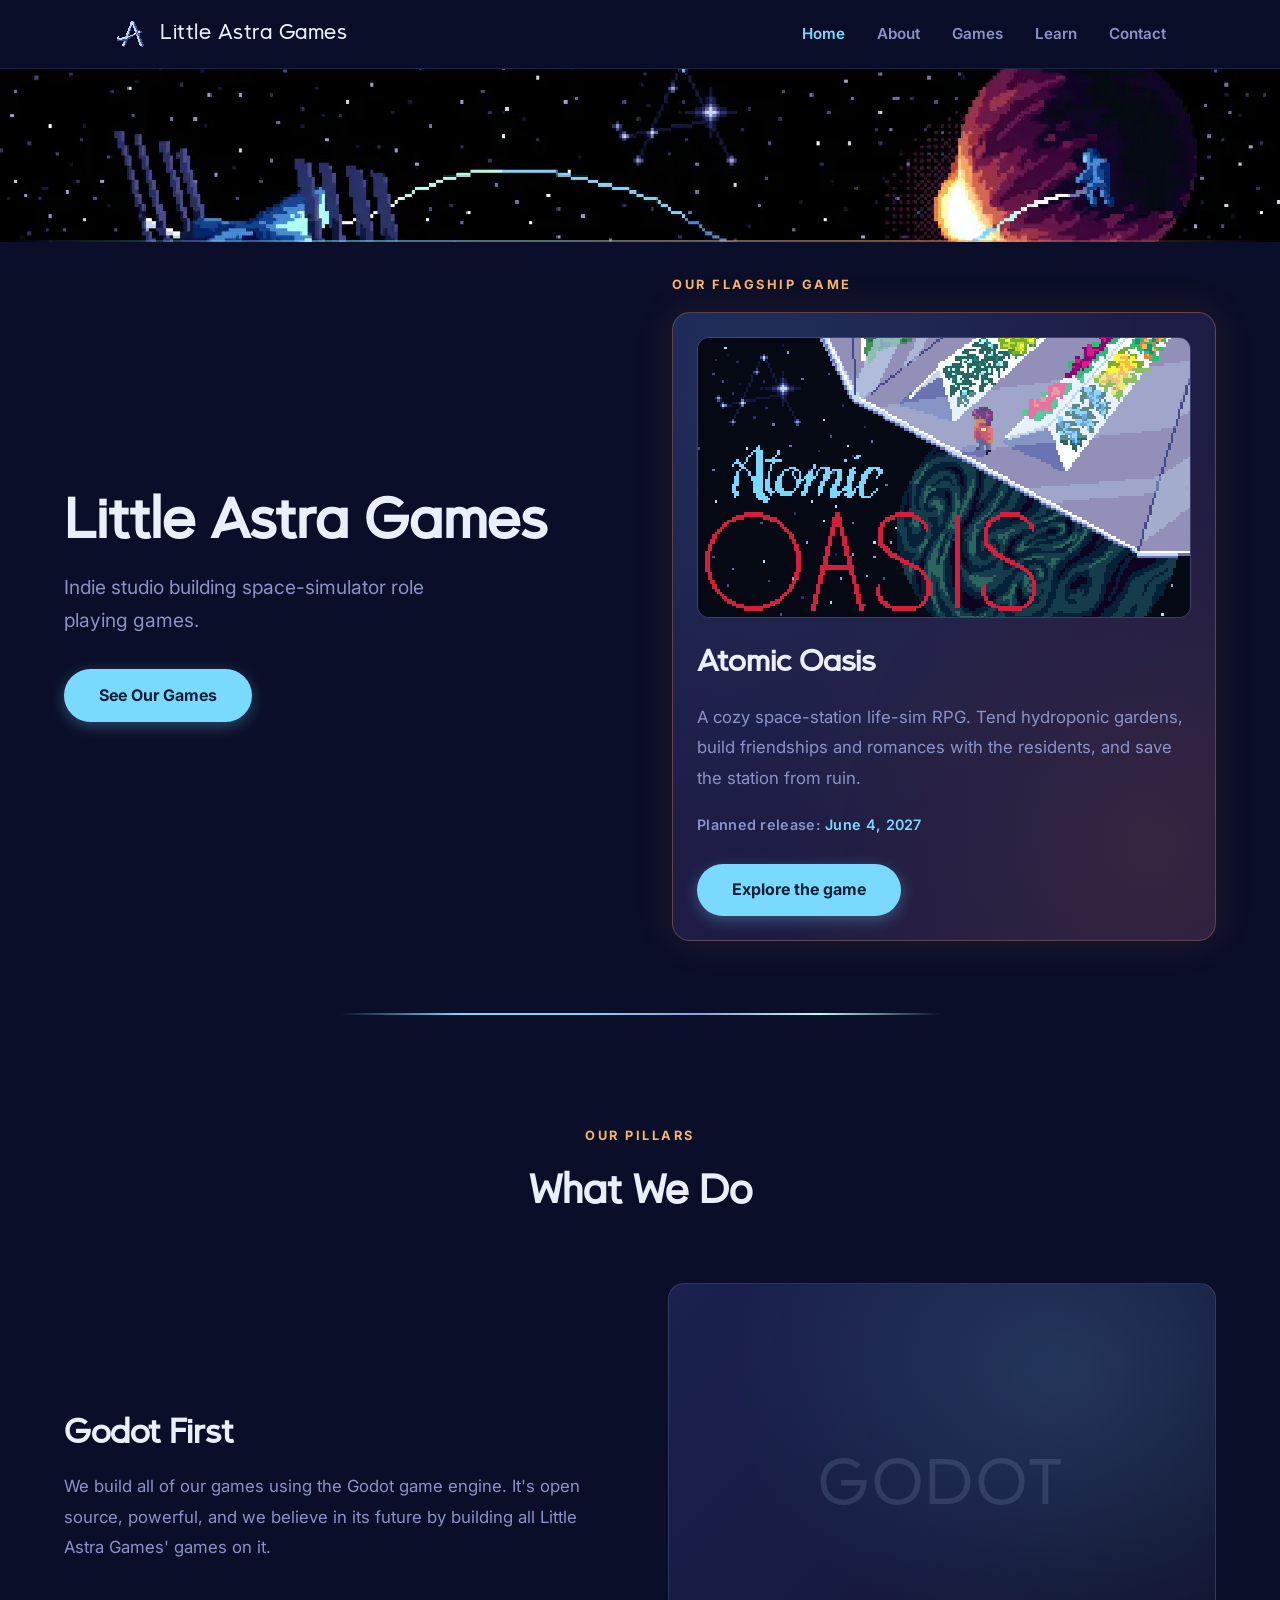
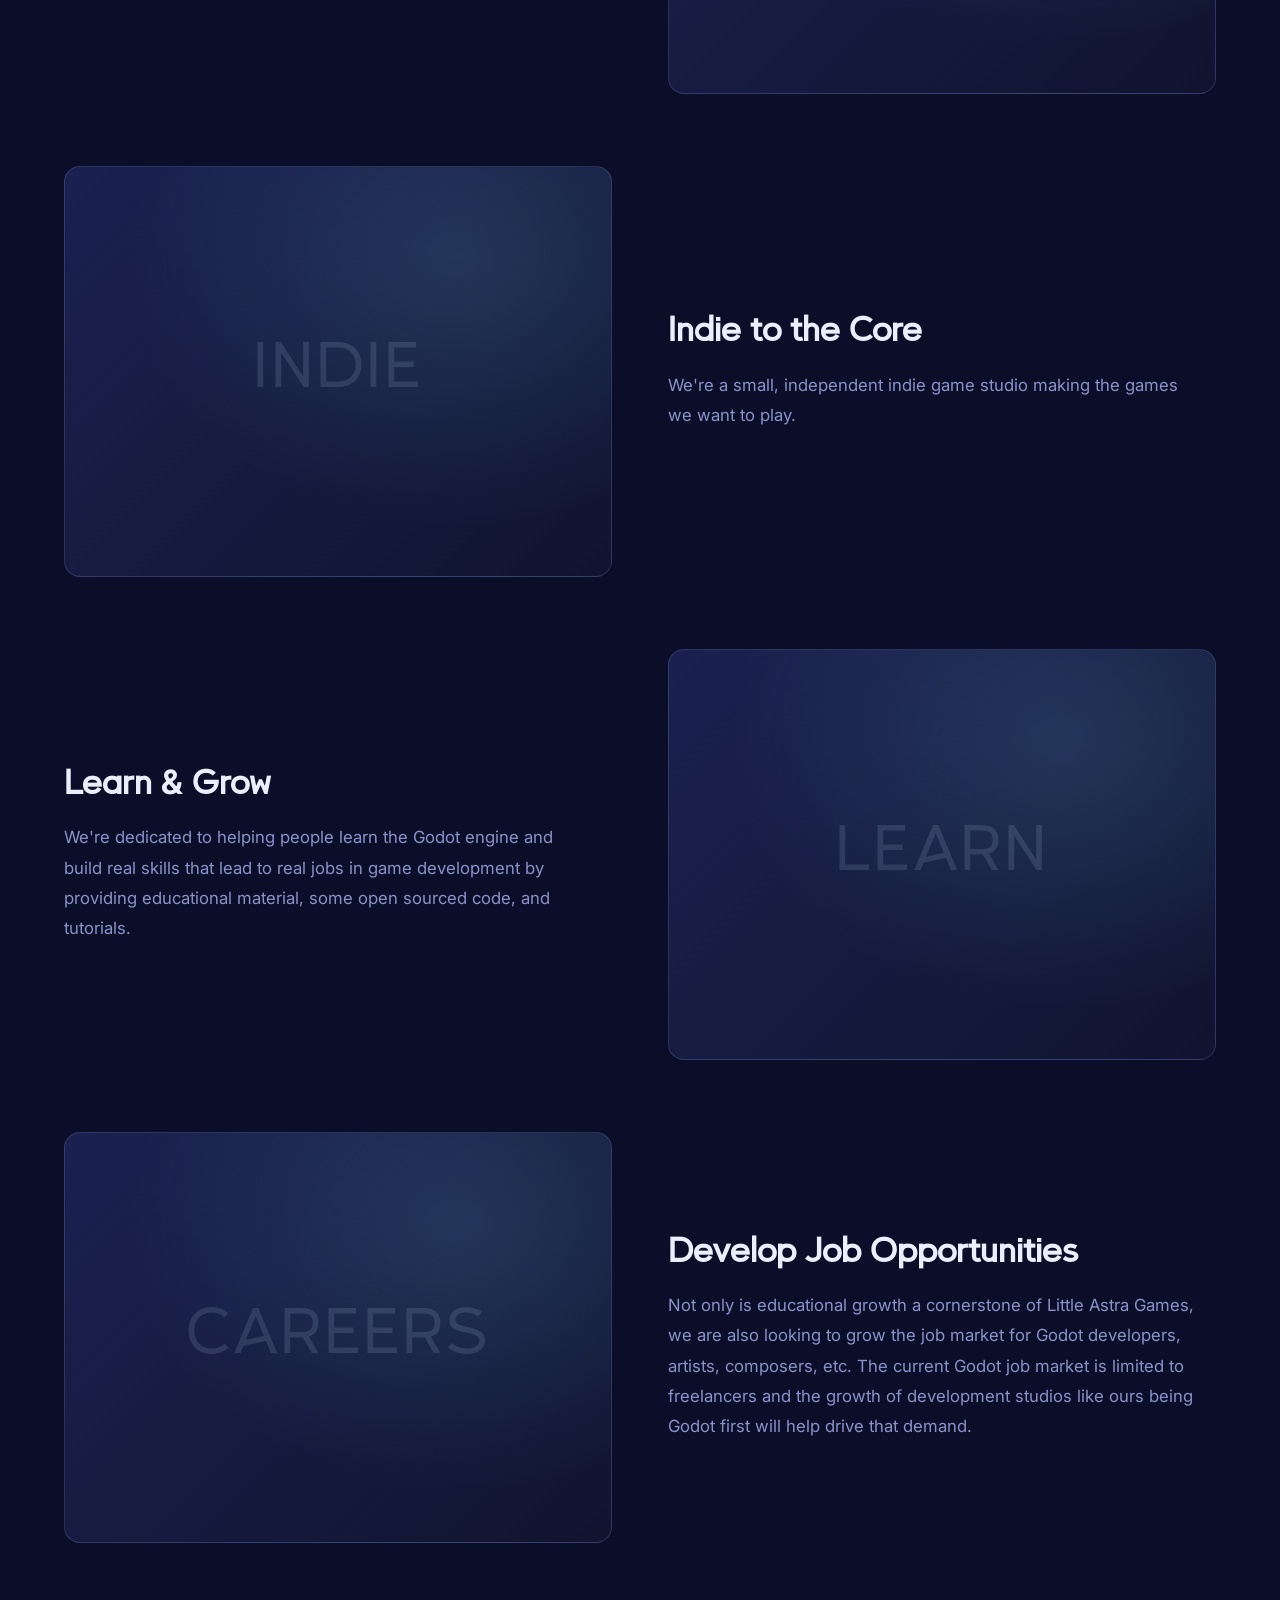
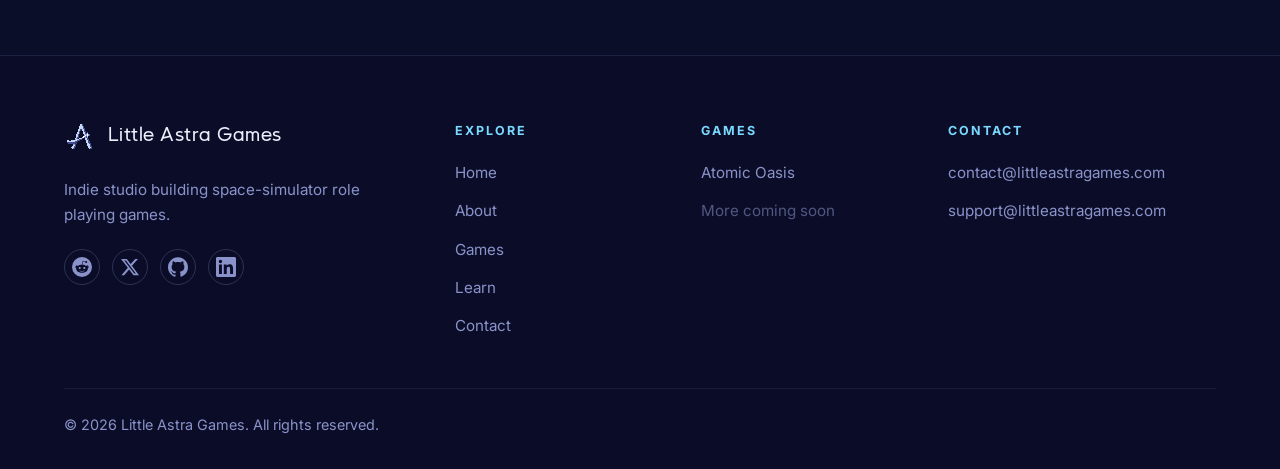
==== commit bf08f6e1: "Home: new banner strip, two-column intro, ember accents - Add new key-art banner (banner-v2.webp) as" ====
--- a/index.html
+++ b/index.html
@@ -38,36 +38,37 @@
             </nav>
         </header>
 
-        <!-- Hero -->
-        <section class="hero">
-            <div class="hero-content">
-                <h1>Little Astra Games</h1>
-                <p class="hero-subtitle">
-                    Indie studio building space-simulator role playing games.
-                </p>
-                <a href="games.html" class="btn">See Our Games</a>
-            </div>
+        <!-- Banner -->
+        <section class="hero-banner">
+            <div class="hero-banner-img" role="img" aria-label="Atomic Oasis key art: a space station, a constellation, and a distant planet"></div>
         </section>
 
-        <!-- Flagship Game -->
-        <section class="section section-flagship">
+        <!-- Intro + Flagship -->
+        <section class="section section-intro">
             <div class="container">
-                <span class="section-label">Now In Development</span>
-                <h2>Our Flagship Game</h2>
-                <div class="flagship-card">
-                    <div class="flagship-media">
-                        <img src="images/atomic-oasis-capsule.png" alt="Atomic Oasis key art" class="flagship-img" />
+                <div class="intro-row">
+                    <div class="intro-text">
+                        <h1>Little Astra Games</h1>
+                        <p class="hero-subtitle">
+                            Indie studio building space-simulator role playing games.
+                        </p>
+                        <a href="games.html" class="btn">See Our Games</a>
                     </div>
-                    <div class="flagship-info">
-                        <h3>Atomic Oasis</h3>
-                        <p>
-                            A cozy space-station life-sim RPG. Arrive on a frontier
-                            station orbiting the edge of known space, tend its
-                            hydroponic gardens, build friendships and romances with
-                            the residents, and save the station from ruin.
-                        </p>
-                        <p class="flagship-release">Planned release: <span>June 4, 2027</span></p>
-                        <a href="games.html" class="btn">Explore the game</a>
+                    <div class="intro-flagship">
+                        <span class="section-label">Our Flagship Game</span>
+                        <div class="flagship-card">
+                            <img src="images/atomic-oasis-capsule.png" alt="Atomic Oasis key art" class="flagship-img" />
+                            <div class="flagship-info">
+                                <h2>Atomic Oasis</h2>
+                                <p>
+                                    A cozy space-station life-sim RPG. Tend hydroponic
+                                    gardens, build friendships and romances with the
+                                    residents, and save the station from ruin.
+                                </p>
+                                <p class="flagship-release">Planned release: <span>June 4, 2027</span></p>
+                                <a href="games.html" class="btn">Explore the game</a>
+                            </div>
+                        </div>
                     </div>
                 </div>
             </div>
--- a/css/style.css
+++ b/css/style.css
@@ -45,6 +45,12 @@
   --color-yellow: #b3fff1;
   --color-pink: #a8b0e4;
   --color-blue: #488cd4;
+
+  /* Ember accents — from the banner's planet (secondary accent only) */
+  --color-ember: #f7b667;
+  --color-ember-warm: #e78d56;
+  --color-ember-deep: #cb6253;
+  --color-ember-wine: #6c1747;
 
   /* Retro atomic-age motifs */
   --atom-orbit: url('../images/atom-orbit.svg');
@@ -303,17 +309,37 @@
   }
 }
 
-/* ===== Hero (Home page) ===== */
-.hero {
+/* ===== Banner strip (Home) ===== */
+.hero-banner {
+  padding-top: 4.3rem;
+}
+
+.hero-banner-img {
+  width: 100%;
   position: relative;
-  min-height: 60vh;
-  display: flex;
-  align-items: center;
-  justify-content: center;
-  text-align: center;
-  padding: 6rem 1.5rem 4rem;
-  background: url('../images/banner.png') center / cover no-repeat;
-}
+  aspect-ratio: 7.4 / 1;
+  background: #000000 url('../images/banner-v2.webp') center / cover no-repeat;
+  image-rendering: pixelated;
+  image-rendering: crisp-edges;
+}
+
+/* crisp edge so the strip reads as its own band */
+.hero-banner-img::after {
+  content: '';
+  position: absolute;
+  left: 0;
+  right: 0;
+  bottom: 0;
+  height: 2px;
+  background: linear-gradient(
+    90deg,
+    transparent 0%,
+    rgba(122, 217, 255, 0.55) 28%,
+    rgba(231, 141, 86, 0.55) 72%,
+    transparent 100%
+  );
+}
+
 
 .hero h1 {
   font-family: var(--font-display);
@@ -401,7 +427,7 @@
 .contact-card {
   background-color: var(--color-surface);
   border-radius: var(--radius);
-  border: 1px solid rgba(122, 217, 255, 0.12);
+  border: 1px solid rgba(231, 141, 86, 0.16);
   transition: transform 0.25s, box-shadow 0.25s, border-color 0.25s;
 }
 
@@ -410,8 +436,8 @@
 .value-card:hover,
 .contact-card:hover {
   transform: translateY(-4px);
-  box-shadow: 0 8px 30px rgba(145, 159, 219, 0.12);
-  border-color: rgba(122, 217, 255, 0.25);
+  box-shadow: 0 8px 30px rgba(231, 141, 86, 0.14);
+  border-color: rgba(231, 141, 86, 0.4);
 }
 
 /* ===== Highlights Grid (Home) ===== */
@@ -490,8 +516,8 @@
 
 .learn-card:hover {
   transform: translateY(-4px);
-  box-shadow: 0 8px 30px rgba(145, 159, 219, 0.12);
-  border-color: rgba(122, 217, 255, 0.25);
+  box-shadow: 0 8px 30px rgba(231, 141, 86, 0.14);
+  border-color: rgba(231, 141, 86, 0.4);
 }
 
 .learn-tag {
@@ -971,28 +997,44 @@
   max-width: 1200px;
 }
 
-/* Hero — fluid sizing */
-body.home .hero {
-  padding: 8rem 1.5rem 6rem;
-}
-
-body.home .hero h1 {
-  font-size: clamp(3rem, 6vw, 5rem);
-  margin-bottom: 1.25rem;
-}
-
-body.home .hero .hero-subtitle {
-  font-size: 1.5rem;
-  margin-bottom: 3rem;
-  max-width: 600px;
-  margin-left: auto;
-  margin-right: auto;
-}
-
-body.home .hero .btn {
-  padding: 1rem 2.8rem;
-  font-size: 1.1rem;
-}
+/* Intro row: studio text left, flagship right */
+body.home .section-intro {
+  padding: 2rem 0 4.5rem;
+}
+
+body.home .intro-row {
+  display: grid;
+  grid-template-columns: 1fr 1fr;
+  gap: 4rem;
+  align-items: center;
+  text-align: left;
+}
+
+body.home .intro-text {
+  text-align: left;
+}
+
+body.home .intro-text h1 {
+  font-family: var(--font-display);
+  font-size: clamp(2.4rem, 4.4vw, 4rem);
+  color: var(--color-cream);
+  line-height: 1.1;
+  margin-bottom: 1rem;
+}
+
+body.home .intro-text .hero-subtitle {
+  font-size: clamp(1.05rem, 1.5vw, 1.3rem);
+  color: var(--color-text-muted);
+  line-height: 1.7;
+  margin: 0 0 2rem;
+  max-width: 34ch;
+  text-align: left;
+}
+
+body.home .intro-flagship .section-label {
+  text-align: left;
+}
+
 
 /* Section label — uppercase teal eyebrow */
 body.home .section-label {
@@ -1001,7 +1043,7 @@
   font-weight: 700;
   text-transform: uppercase;
   letter-spacing: 2.5px;
-  color: var(--color-teal);
+  color: var(--color-ember);
   margin-bottom: 0.75rem;
 }
 
@@ -1183,19 +1225,30 @@
 }
 
 body.home .flagship-card {
-  display: grid;
-  grid-template-columns: 1.1fr 1fr;
-  align-items: center;
-  gap: 3rem;
-  margin-top: 3rem;
-  text-align: left;
-  padding: 2.5rem;
-  border-radius: 20px;
-  border: 1px solid rgba(145, 159, 219, 0.22);
+  display: block;
+  margin-top: 1rem;
+  text-align: left;
+  padding: 1.5rem;
+  border-radius: 18px;
+  border: 1px solid rgba(231, 141, 86, 0.32);
+  box-shadow: 0 0 40px rgba(231, 141, 86, 0.1);
   background:
-    radial-gradient(ellipse at 15% 10%, rgba(122, 217, 255, 0.1), transparent 60%),
-    linear-gradient(135deg, rgba(27, 33, 80, 0.92) 0%, rgba(16, 20, 47, 0.92) 100%);
-}
+    radial-gradient(ellipse at 15% 10%, rgba(122, 217, 255, 0.08), transparent 60%),
+    radial-gradient(ellipse at 88% 85%, rgba(231, 141, 86, 0.1), transparent 55%),
+    linear-gradient(135deg, rgba(27, 33, 80, 0.92) 0%, rgba(36, 26, 63, 0.92) 100%);
+}
+
+body.home .flagship-card .flagship-img {
+  margin-bottom: 1.25rem;
+}
+
+body.home .flagship-info h2 {
+  font-family: var(--font-display);
+  font-size: clamp(1.5rem, 2.4vw, 1.9rem);
+  color: var(--color-cream);
+  margin: 0 0 0.75rem;
+}
+
 
 body.home .flagship-img {
   display: block;
@@ -1235,11 +1288,14 @@
   color: var(--color-teal);
 }
 
-@media (max-width: 768px) {
-  body.home .flagship-card {
+@media (max-width: 860px) {
+  body.home .intro-row {
     grid-template-columns: 1fr;
-    gap: 1.75rem;
-    padding: 1.75rem;
+    gap: 2.5rem;
+  }
+
+  body.home .intro-text .hero-subtitle {
+    max-width: none;
   }
 }
 
